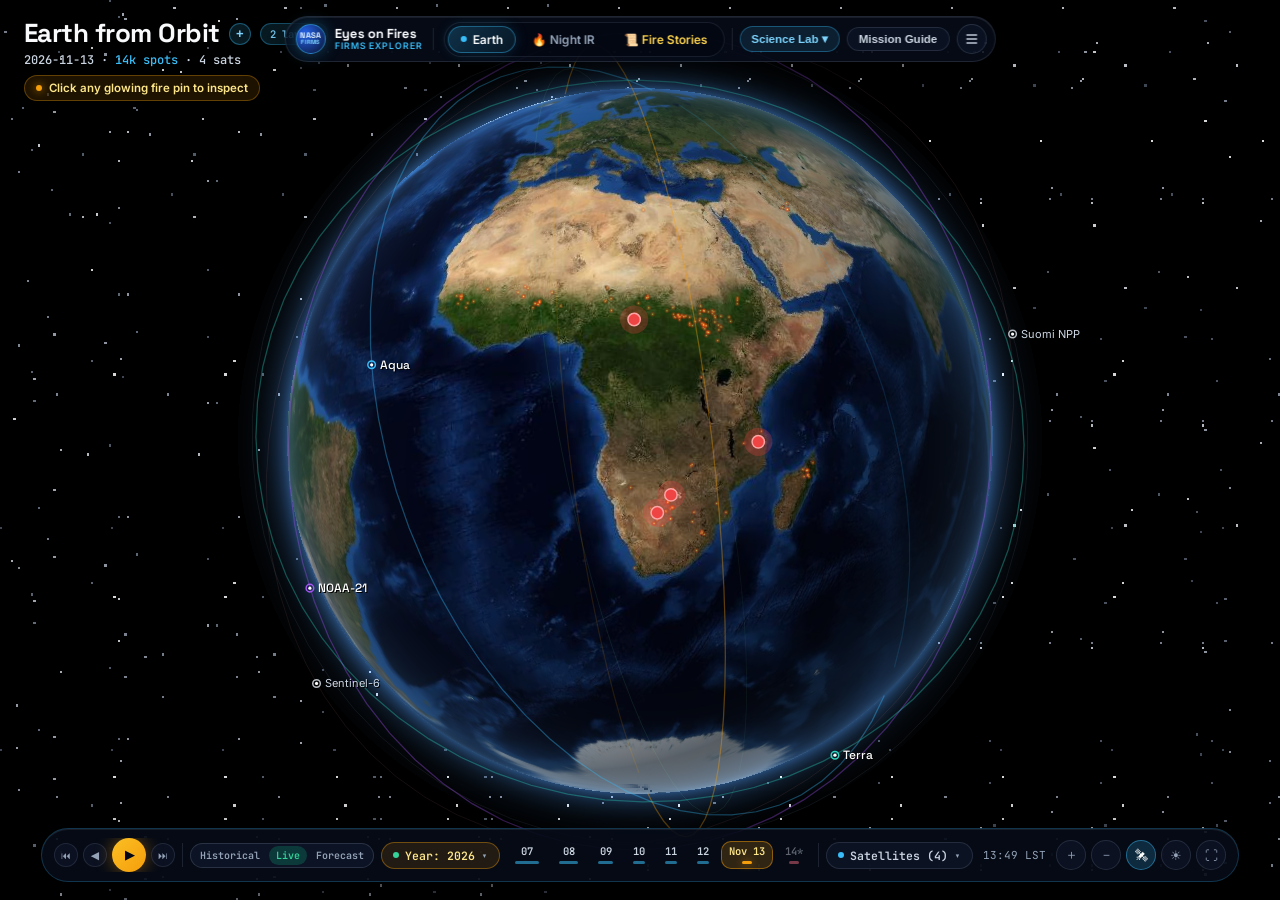
==== public/index.html @ 4814a0d8 "feat: standalone NASA FIRMS Constellation & Earth Intelligence Explorer" ====
<!DOCTYPE html>
<html lang="en">
<head>
  <meta charset="UTF-8" />
  <meta name="viewport" content="width=device-width, initial-scale=1.0" />
  <title>Eyes on the Earth — FIRMS Constellation Intelligence</title>
  <link rel="icon" type="image/svg+xml" href="assets/branding/favicon.svg" />
  <link rel="preconnect" href="https://fonts.googleapis.com" />
  <link rel="preconnect" href="https://fonts.gstatic.com" crossorigin />
  <link href="https://fonts.googleapis.com/css2?family=Inter:wght@300;400;500;600;700&family=JetBrains+Mono:wght@400;500;600;700&family=Space+Grotesk:wght@300;400;500;600;700&display=swap" rel="stylesheet" />
  <link rel="stylesheet" href="css/design-system.css" />
</head>
<body class="theme-dark">

  <!-- ========================================================================
       1. FULL-BLEED 3D EARTH & SATELLITE ORBIT STAGE (100vw x 100vh)
       ======================================================================== -->
  <div class="nasa-eyes-viewport">
    <canvas id="eyesWebGLCanvas" aria-hidden="true"></canvas>
    <canvas id="eyesGlobeCanvas" aria-label="NASA Eyes on the Earth 3D Satellite and Active Fire Observatory"></canvas>
    <div id="eyesGlobeTooltip" class="globe-tooltip" style="display:none"></div>
  </div>

  <!-- ========================================================================
       2. TOP CENTERED EXPLORER COMMAND PILL (Direction A — Horizon Capsule)
       ======================================================================== -->
  <header class="nasa-top-header">
    <div class="nasa-brand-cluster" id="brandResetGlobeBtn" title="Return to Full 3D Earth View">
      <div class="nasa-meatball-badge">NASA<br><span style="font-size:6px;font-weight:700;color:#7DD3FC">FIRMS</span></div>
      <div class="nasa-brand-sub">
        <span class="line-2" style="font-size:13px;font-weight:700;color:#F8FAFC;font-family:var(--font-display)">Eyes on Fires</span>
        <span class="line-1">FIRMS EXPLORER</span>
      </div>
    </div>

    <div class="nasa-brand-divider"></div>

    <nav class="nasa-top-nav" aria-label="Primary NASA Eyes Navigation">
      <div class="nav-pill-group primary-modes">
        <button type="button" class="nasa-top-link active" id="topLinkVisibleEarth" data-earth-mode="visible_earth"><span class="dot" style="background:#38BDF8"></span>Earth</button>
        <button type="button" class="nasa-top-link" id="topLinkNightEarth" data-earth-mode="cobalt_night">🔥 Night IR</button>
        <button type="button" class="nasa-top-link nav-btn featured-stories" data-view="fire-stories">📜 Fire Stories</button>
      </div>

      <div class="nasa-brand-divider"></div>

      <div class="science-lab-wrap">
        <button type="button" class="nasa-lab-trigger" id="scienceLabToggleBtn" aria-expanded="false" aria-haspopup="true">Science Lab ▾</button>
        <div class="science-lab-popover" id="scienceLabPopover" role="menu">
          <div class="lab-pop-title">Scientific Tools &amp; Evidence</div>
          <button type="button" class="nasa-top-link nav-btn lab-item" data-view="metrics" role="menuitem">📊 Detection Metrics (M1–M4)</button>
          <button type="button" class="nasa-top-link nav-btn lab-item" data-view="constellation" role="menuitem">🛰 Satellite Missions</button>
          <button type="button" class="nasa-top-link nav-btn lab-item" data-view="hotspots" role="menuitem">🗺 2D Hotspot Map</button>
          <button type="button" class="nasa-top-link nav-btn lab-item" data-view="decisions" role="menuitem">🔬 Decisions D1–D3</button>
          <button type="button" class="nasa-top-link nav-btn lab-item" data-view="methodology" role="menuitem">📋 Methodology &amp; Audit</button>
          <button type="button" class="nasa-top-link nav-btn lab-item" data-view="readiness" role="menuitem">🛡 AMFI-02 Data Readiness</button>
          <button type="button" class="nasa-top-link nav-btn lab-item" data-view="amfi-science" role="menuitem">🧪 AMFI Discovery &amp; FWI</button>
          <button type="button" class="nasa-top-link nav-btn lab-item" data-view="px-lab" role="menuitem">🧪 AMFI-PX Science Lab</button>
        </div>
      </div>

      <button type="button" class="nasa-main-menu-btn" id="mainMenuToggleBtn" title="Mission Guide &amp; Constellation Overview">Mission Guide</button>

      <button type="button" class="nasa-layers-fab" id="layersFabBtn" title="Map Layers, Region &amp; Exports" aria-label="Map Layers">
        <svg width="16" height="16" viewBox="0 0 24 24" fill="none" stroke="currentColor" stroke-width="2.1">
          <line x1="4" y1="6" x2="20" y2="6"></line>
          <line x1="4" y1="12" x2="20" y2="12"></line>
          <line x1="4" y1="18" x2="20" y2="18"></line>
        </svg>
      </button>
    </nav>
  </header>

  <!-- ========================================================================
       3. CLEAN UPPER-LEFT EXPLORER CAPTION (Zero Debug Stack)
       ======================================================================== -->
  <div class="nasa-bottom-left-hud">
    <div class="nasa-bl-title-row">
      <h1 class="nasa-bl-title" id="hudActiveLayerTitle">Earth from Orbit</h1>
      <button type="button" class="nasa-bl-plus-btn" id="hudOpenOverviewBtn" title="Open Earth Intelligence Layers (Weather, Canadian FWI &amp; AMFI Readiness)">+</button>
      <button type="button" class="ei-selected-pill" id="selectedLayersCountPill" title="Toggle Earth intelligence layers">2 layers</button>
    </div>
    <div class="nasa-bl-date" id="eyesHudDateReadout">Nov 7–13 · 1.35M spots · 4 sats</div>
    <div class="ei-mode-banner" id="earthIntelModeBanner" style="display:none"></div>
    <div class="nasa-left-event-callout" id="leftLatestEventCallout" title="Fly to active fire zone — click any glowing pin to inspect">
      <span class="ev-dot"></span>
      <span class="ev-headline" id="leftEventHeadline">Click any glowing fire pin to inspect</span>
      <span class="ev-sub" id="leftEventSub" style="display:none"></span>
    </div>
    <div id="eyesHudStats" style="display:none"></div>

    <!-- Floating Multi-Layer Earth Intelligence Selector ("Earth intelligence · Layers") -->
    <aside class="ei-layers-popover" id="earthIntelLayersPopover" aria-label="Earth intelligence layers selector">
      <div class="ei-layers-head">
        <div>
          <div class="ei-layers-kicker">EARTH INTELLIGENCE · LAYERS</div>
          <div class="ei-layers-sub">Selected layers: <b id="earthIntelSelectedCount">2</b> · Scientific distinction enforced</div>
        </div>
        <button type="button" id="closeEarthIntelBtn" class="ei-close-btn" aria-label="Close Layers">✕</button>
      </div>
      <div class="ei-layers-scroll" id="earthIntelLayersBody"></div>
      <div class="ei-layers-foot">
        <span>Detections ≠ wildfires · FWI ≠ ignition prob. · AMFI-PX archive: no prediction layer.</span>
        <button type="button" class="ei-foot-link" id="eiOpenReadinessDrawerBtn">AMFI-02 Gates ›</button>
        <button type="button" class="ei-foot-link nav-btn" data-view="px-lab" style="margin-left:8px">AMFI-PX Archive ›</button>
      </div>
    </aside>
  </div>

  <!-- ========================================================================
       4. FLOATING FROSTED LAYERS POPOVER (Triggered by ☰ in Top Pill)
       ======================================================================== -->
  <aside class="nasa-layers-popover" id="layersPopover">
    <div style="display:flex;justify-content:space-between;align-items:center;margin-bottom:10px">
      <b style="font-size:12.5px;letter-spacing:0.06em;text-transform:uppercase;color:#38BDF8">Earth &amp; Satellite Layers</b>
      <button type="button" id="closeLayersPopoverBtn" style="background:transparent;border:none;color:#94A3B8;cursor:pointer;font-size:15px">✕</button>
    </div>

    <div class="hud-field-group">
      <label class="hud-field-label" for="globalWindowSelect">Temporal Archive Window</label>
      <select id="globalWindowSelect" class="hud-select">
        <option value="2026-11" selected>Nov 07–13, 2026 Pilot (4 Active · 15 Subsets)</option>
        <option value="2022-05">May 22–28, 2022 Archive (3 Active · 7 Subsets)</option>
      </select>
    </div>

    <div class="hud-field-group">
      <label class="hud-field-label" for="globalRegionSelect">Target Region (Camera Fly-To)</label>
      <select id="globalRegionSelect" class="hud-select">
        <option value="saf">Southern Africa (Primary Deep-Dive)</option>
      </select>
    </div>

    <div class="hud-field-group">
      <label class="hud-field-label" for="globalMetricSelect">Active Fire Vital Sign (Metric)</label>
      <select id="globalMetricSelect" class="hud-select">
        <option value="count" selected>M1: OBSERVED DETECTION COUNT</option>
        <option value="clusters">M2c: SPATIAL_DETECTION_CLUSTER_COUNT (1 km)</option>
        <option value="frp">M3: SUMMED OBSERVED FRP (MW)</option>
        <option value="nadir_frp">M4c: NADIR_FILTERED_TOTAL_FRP (≤1.3× Nadir)</option>
      </select>
    </div>

    <div class="hud-field-group">
      <span class="hud-field-label">Globe Shader &amp; Geometry</span>
      <div style="display:flex;gap:6px;flex-wrap:wrap">
        <button type="button" class="btn-action" id="eyesMode3dBtn" style="flex:1">3D Globe</button>
        <button type="button" class="btn-action" id="eyesMode2dBtn" style="flex:1">2D Map</button>
        <button type="button" class="btn-action" id="eyesOrbitToggleBtn" style="flex:1">Orbits: ON</button>
      </div>
    </div>

    <div class="hud-field-group" style="margin-bottom:4px">
      <span class="hud-field-label">Audio &amp; Reproducible Exports</span>
      <div style="display:flex;gap:6px;flex-wrap:wrap">
        <button type="button" class="btn-action" id="playSonificationBtn" style="flex:1">🔊 Stereo Audio</button>
        <button type="button" class="btn-action export-json-btn" style="flex:1">⬇ JSON</button>
        <button type="button" class="btn-action export-csv-btn" style="flex:1">⬇ CSV</button>
      </div>
    </div>
    <div id="sidebarContextSummary" style="margin-top:8px;font-size:11px;color:#94A3B8"></div>
  </aside>

  <!-- ========================================================================
       5. ULTRA-SLIM 54PX BOTTOM HORIZON CAPSULE DOCK (Direction A)
       ======================================================================== -->
  <section class="firms-earth-scrubber-deck" id="firmsEarthDeck" aria-label="FIRMS Earth Historical Timeline Dock">
    <!-- Hidden metadata spans preserved cleanly for telemetry sync -->
    <span id="eyesHudTitle" style="display:none">Southern Africa (2026-11)</span>
    <span id="deckPeriodLabel" style="display:none">November 2026</span>
    <span id="deckMetricLabel" style="display:none">Detection / FRP</span>
    <span id="deckProgressBarFill" style="display:none"></span>
    <span id="bottomBarDateText" style="display:none">Nov 13, 2026</span>

    <!-- Year Selection Popover (opens smoothly above the dock) -->
    <div class="dock-popover dock-year-popover" id="yearPopover">
      <div class="dock-pop-header">
        <span class="mono" style="font-size:10.5px;color:#FDE68A;font-weight:700">TIME TRAVEL &amp; ARCHIVE YEARS</span>
        <span class="mono" id="deckCenterDateLabel" style="font-size:10.5px;color:#94A3B8">2026 — 11 — 13</span>
      </div>
      <div class="eyes-year-track" id="eyesYearTrack" aria-label="Historical Coverage Scope & Year Selector">
        <span class="eyes-year-group-tag benchmark" title="Full 8-day FIRMS MODIS & VIIRS detection CSV loaded">📊 CSV Benchmark:</span>
        <button type="button" class="eyes-year-pill benchmark active" data-year="2026" title="Full 8-day Southern Africa FIRMS CSV window (Nov 7–14, 2026)">2026</button>
        <button type="button" class="eyes-year-pill benchmark" data-year="2022" title="Full 8-day Southern Africa FIRMS CSV window (May 20–27, 2022)">2022</button>
        <span class="eyes-year-group-tag casestudy" title="Curated historical event coordinates & documentary dossiers only (no full-year FIRMS grid)">📜 Case-Study Only:</span>
        <button type="button" class="eyes-year-pill" data-year="2025">2025</button>
        <button type="button" class="eyes-year-pill" data-year="2024">2024</button>
        <button type="button" class="eyes-year-pill" data-year="2023">2023 · Lahaina</button>
        <button type="button" class="eyes-year-pill" data-year="2021">2021 · Table Mtn</button>
        <button type="button" class="eyes-year-pill" data-year="2020">2020</button>
        <button type="button" class="eyes-year-pill" data-year="2017">2017 · Knysna</button>
        <button type="button" class="eyes-year-pill" data-year="2015">2015 · Muizenberg</button>
        <div class="eyes-year-coverage-note">Full 2000–present global archive not loaded; intermediate years carry curated sites only</div>
      </div>
    </div>

    <!-- Satellites & Playback Settings Popover (opens smoothly above the dock) -->
    <div class="dock-popover dock-sat-popover" id="satPopover">
      <div class="dock-pop-header">
        <span class="mono" style="font-size:10.5px;color:#7DD3FC;font-weight:700">OVERHEAD SATELLITES &amp; PLAYBACK</span>
        <div style="display:flex;align-items:center;gap:6px">
          <button type="button" class="btn-action" id="eyesAllDaysBtn" style="padding:2px 8px;font-size:10px">7d All</button>
          <select id="eyesSpeedSelect" class="hud-select" style="width:auto;padding:2px 6px;font-size:10px">
            <option value="1" selected>1×</option>
            <option value="2">2×</option>
            <option value="0.5">0.5×</option>
          </select>
        </div>
      </div>
      <div id="topbarPlatformPills" style="display:flex;gap:5px;flex-wrap:wrap"></div>
    </div>

    <!-- Single-Row Ultra-Slim Horizon Capsule Controls (54px tall) -->
    <div class="horizon-dock-row">
      <div class="fe-transport-btns">
        <button type="button" class="fe-step-btn" id="eyesPrevBtn" title="Step Back One Day">⏮</button>
        <button type="button" class="fe-play-circle fe-play-sm" id="eyesRewindBtn" title="Animate Backwards in Time">◀</button>
        <button type="button" class="fe-play-circle" id="eyesPlayBtn" title="Play Forward in Time">▶</button>
        <button type="button" class="fe-step-btn" id="eyesNextBtn" title="Step Forward One Day">⏭</button>
      </div>

      <div class="dock-sep"></div>

      <div class="temporal-mode-bar" role="group" aria-label="Temporal Intelligence Mode">
        <button type="button" class="temporal-mode-pill" data-temporal-mode="historical" title="Historical detections + ERA5-Land Reanalysis (not forecast)">Historical</button>
        <button type="button" class="temporal-mode-pill active" data-temporal-mode="live" title="Latest observations + Live ECMWF/GFS/ECCC weather &amp; FWI">Live</button>
        <button type="button" class="temporal-mode-pill" data-temporal-mode="forecast" title="NWP Forecast Weather + Canadian FWI (AMFI-03 ignition remains blocked)">Forecast</button>
      </div>
      <div id="forecastLeadWrap" style="display:none;align-items:center;gap:4px">
        <select id="forecastLeadSelect" class="hud-select" style="width:auto;padding:2px 6px;font-size:10px" title="Forecast Lead Time">
          <option value="24" selected>+24h</option>
          <option value="48">+48h</option>
          <option value="72">+72h</option>
        </select>
      </div>

      <button type="button" class="dock-chip dock-chip-amber mono" id="yearPopoverTrigger" title="Switch Year or Explore Historical Fire Stories">
        <span class="dot" style="background:#34D399"></span>
        <span id="activeYearChipLabel">Year: 2026</span>
        <span style="color:#94A3B8">▾</span>
      </button>

      <div class="eyes-timeline-track" id="eyesTimelineTrack"></div>

      <div class="dock-sep"></div>

      <button type="button" class="dock-chip mono" id="satPopoverTrigger" title="Toggle Tracking Satellites &amp; Speed">
        <span class="dot" style="background:#38BDF8"></span>
        <span id="activeSatChipLabel">Satellites (4)</span>
        <span style="color:#94A3B8">▾</span>
      </button>

      <div class="dock-clock mono" id="bottomBarTimeText" title="Local Solar Overpass Time">01:46 PM LST</div>

      <div class="dock-icon-group">
        <button type="button" class="nasa-icon-btn" id="bottomZoomInBtn" title="Zoom In to High-Res Satellite Surface" aria-label="Zoom In">＋</button>
        <button type="button" class="nasa-icon-btn" id="bottomZoomOutBtn" title="Zoom Out to Orbital View" aria-label="Zoom Out">－</button>
        <button type="button" class="nasa-icon-btn active" id="bottomToggleOrbitsBtn" title="Toggle Satellite Orbit Rings">🛰</button>
        <button type="button" class="nasa-icon-btn" id="bottomToggleShaderBtn" title="Switch Sunlight vs Night IR View">☀</button>
        <button type="button" class="nasa-icon-btn" id="bottomFullscreenBtn" title="Toggle Fullscreen">⛶</button>
      </div>
    </div>
  </section>

  <!-- ========================================================================
       6. TRANSLUCENT GLASS HUD DRAWERS (SLIDE OVER 3D EARTH WHEN SELECTED)
       ======================================================================== -->

  <!-- DRAWER 1: MISSION OVERVIEW & INSTRUMENT TIMELINE -->
  <section id="view-overview" class="nasa-glass-drawer view-section">
    <div class="drawer-header">
      <div>
        <h2 class="drawer-header-title">Mission Guide &amp; Constellation Overview</h2>
        <div class="drawer-header-sub" id="ovRegionLabel">Southern Africa · Clean 7-Day Window</div>
      </div>
      <button type="button" class="drawer-close-btn" data-close-drawer>✕ Return to 3D Earth</button>
    </div>
    <div class="drawer-body">
      <div class="mono" style="font-size:11.5px;color:#38BDF8;margin-bottom:8px" id="ovPlatformLabel"></div>
      <div class="nasa-bl-telemetry" id="ovHeroAgreementRow" style="margin-bottom:12px">
        <span class="badge badge-info">Loading 1,354,650 Detections…</span>
      </div>
      <div class="kpi-grid-4">
        <div class="kpi-box">
          <div class="label">OBSERVED DETECTION COUNT (M1)</div>
          <div class="val" id="ovKpiCount">—</div>
          <div class="sub" id="ovKpiCountSub"></div>
        </div>
        <div class="kpi-box">
          <div class="label">SPATIAL_DETECTION_CLUSTER_COUNT</div>
          <div class="val" id="ovKpiClusters">—</div>
          <div class="sub" id="ovKpiClustersSub"></div>
        </div>
        <div class="kpi-box">
          <div class="label">SUMMED OBSERVED FRP (M3)</div>
          <div class="val" id="ovKpiFrp">—</div>
          <div class="sub" id="ovKpiFrpSub"></div>
        </div>
        <div class="kpi-box">
          <div class="label">SPEARMAN RANK ρ (COUNT VS FRP)</div>
          <div class="val" id="ovKpiRho">—</div>
          <div class="sub" id="ovKpiRhoSub"></div>
        </div>
      </div>

      <div class="grid-2" style="margin-bottom:14px">
        <div class="card" style="margin-bottom:0">
          <div class="label" style="font-size:10px;color:#38BDF8;font-weight:700">PEAK OBSERVED DETECTION COUNT DAY</div>
          <div class="mono" style="font-size:20px;font-weight:800;margin:4px 0" id="ovPeakCountDate">—</div>
          <div style="font-size:12px;color:#CBD5E1" id="ovPeakCountMeta"></div>
        </div>
        <div class="card" style="margin-bottom:0">
          <div class="label" style="font-size:10px;color:#F59E0B;font-weight:700">PEAK SUMMED OBSERVED FRP DAY</div>
          <div class="mono" style="font-size:20px;font-weight:800;margin:4px 0" id="ovPeakFrpDate">—</div>
          <div style="font-size:12px;color:#CBD5E1" id="ovPeakFrpMeta"></div>
        </div>
      </div>

      <div class="card">
        <div class="card-header">
          <div>
            <h3 class="card-title">5-Instrument FIRMS Constellation Availability &amp; Overpass LST</h3>
            <div class="card-subtitle">Explicit source-state hygiene: <code>FEED_EMPTY_IN_RETRIEVAL</code> is stored as <code>null</code> (never numerical <code>0</code>).</div>
          </div>
        </div>
        <div class="table-wrap">
          <table class="data-table">
            <thead>
              <tr>
                <th>Platform &amp; Sensor</th>
                <th>Daytime LST</th>
                <th>Retrieval State</th>
                <th class="num">Observed Count</th>
                <th class="num">Summed FRP</th>
                <th>Top Count Day</th>
                <th>Top FRP Day</th>
              </tr>
            </thead>
            <tbody id="ovConstellationTableBody"></tbody>
          </table>
        </div>
      </div>

      <div class="card">
        <div class="card-header">
          <div>
            <h3 class="card-title">Archival Window Comparison: May 2022 (3 Sensors) vs. November 2026 (4 Sensors)</h3>
            <div class="card-subtitle">Demonstrates how adding NOAA-21 and empty-feed S-NPP alters the active subset space from 7 to 15 coalitions.</div>
          </div>
        </div>
        <div class="table-wrap">
          <table class="data-table">
            <thead>
              <tr>
                <th>Window</th>
                <th>Active Constellation</th>
                <th class="num">Total Count</th>
                <th class="num">Median/Day</th>
                <th class="num">Summed FRP</th>
                <th class="num">Median FRP/Day</th>
                <th>Top Count Day</th>
                <th>Top FRP Day</th>
                <th>Status</th>
              </tr>
            </thead>
            <tbody id="historicalComparisonTableBody"></tbody>
          </table>
        </div>
      </div>
    </div>
  </section>

  <!-- DRAWER 2: VITAL SIGNS — METRIC INTELLIGENCE (M1, M2c, M3, M4c) -->
  <section id="view-metrics" class="nasa-glass-drawer view-section">
    <div class="drawer-header">
      <div>
        <h2 class="drawer-header-title">Vital Signs — Metric Intelligence &amp; Normalization Audit</h2>
        <div class="drawer-header-sub">Comparing <code>OBSERVED DETECTION COUNT</code> (M1), <code>SPATIAL_DETECTION_CLUSTER_COUNT</code> (M2c), <code>SUMMED OBSERVED FRP</code> (M3), and <code>NADIR_FILTERED_TOTAL_FRP</code> (M4c)</div>
      </div>
      <button type="button" class="drawer-close-btn" data-close-drawer>✕ Return to 3D Earth</button>
    </div>
    <div class="drawer-body">
      <div class="kpi-grid-4">
        <div class="kpi-box">
          <div class="label">M1 COUNT TOP DAY</div>
          <div class="val" id="miCountTopDay">—</div>
          <div class="sub">● Solid Cyan Line</div>
        </div>
        <div class="kpi-box">
          <div class="label">M3 OBSERVED FRP TOP DAY</div>
          <div class="val" id="miFrpTopDay">—</div>
          <div class="sub">◆ Dashed Amber Line</div>
        </div>
        <div class="kpi-box">
          <div class="label">M4c NADIR FRP TOP DAY</div>
          <div class="val" id="miNadirTopDay">—</div>
          <div class="sub">Scan ≤ 1.3× Nadir (CORR-01)</div>
        </div>
        <div class="kpi-box">
          <div class="label">TIE-AVERAGED SPEARMAN ρ</div>
          <div class="val" id="miSpearmanVal">—</div>
          <div class="sub" id="miDisagreementVerdict"></div>
        </div>
      </div>

      <div class="card">
        <div class="card-header">
          <div>
            <h3 class="card-title">Dual-Estimand Daily Trajectory: Detection Count vs. Summed Observed FRP (MW)</h3>
            <div class="card-subtitle">Non-color-alone encoding: Solid ● circles = Detection Count; Dashed ◆ diamonds = Radiative Power (MW).</div>
          </div>
        </div>
        <canvas id="metricDualChart" style="width:100%;height:270px;display:block"></canvas>
      </div>

      <div class="card">
        <div class="card-header">
          <div>
            <h3 class="card-title">Daily Rank Bump Comparison (#1 = Peak Activity Day)</h3>
            <div class="card-subtitle">Vertical pink bars highlight dates where frequency rank and radiative-energy rank diverge.</div>
          </div>
        </div>
        <canvas id="metricRankBumpChart" style="width:100%;height:230px;display:block"></canvas>
      </div>

      <div class="card">
        <div class="card-header">
          <div>
            <h3 class="card-title">Daily Metric &amp; Rank Table (M1 Count, M3 FRP, M4c Nadir-Filtered FRP)</h3>
            <div class="card-subtitle">Includes tie-averaged descending ranks per metric.</div>
          </div>
        </div>
        <div class="table-wrap">
          <table class="data-table">
            <thead>
              <tr>
                <th>Acquisition Date</th>
                <th class="num">M1 Detection Count</th>
                <th class="num">Count Rank</th>
                <th class="num">M3 Summed FRP (MW)</th>
                <th class="num">FRP Rank</th>
                <th class="num">M4c Nadir FRP (MW)</th>
                <th class="num">M4c Rank</th>
                <th class="num">Rank Shift (Δ)</th>
              </tr>
            </thead>
            <tbody id="miDailyComparisonTableBody"></tbody>
          </table>
        </div>
      </div>

      <div class="card" style="border-left:3px solid #F59E0B">
        <h3 class="card-title">Phase 4 Normalization Audit Summary (Southern Africa 7-Day Benchmark)</h3>
        <div class="table-wrap" style="margin-top:8px">
          <table class="data-table">
            <thead>
              <tr>
                <th>Method ID</th>
                <th>Estimand Definition</th>
                <th class="num">J1 / MODIS Ratio</th>
                <th class="num">MODIS–J1 ρ</th>
                <th class="num">J1–J2 ρ</th>
                <th>Validation Verdict</th>
              </tr>
            </thead>
            <tbody>
              <tr>
                <td class="mono"><b>M1</b></td>
                <td><code>OBSERVED DETECTION COUNT</code> (Raw rows)</td>
                <td class="num">5.276×</td>
                <td class="num">0.6429</td>
                <td class="num">0.8571</td>
                <td><span class="badge badge-info">BASELINE FREQUENCY</span></td>
              </tr>
              <tr>
                <td class="mono"><b>M2c</b></td>
                <td><code>SPATIAL_DETECTION_CLUSTER_COUNT</code> (1 km Haversine CC · CORR-02)</td>
                <td class="num">4.235×</td>
                <td class="num">0.5357</td>
                <td class="num"><b>0.9643</b></td>
                <td><span class="badge badge-ok">VALIDATED CLUSTER COUNT</span></td>
              </tr>
              <tr>
                <td class="mono"><b>M3</b></td>
                <td><code>SUMMED OBSERVED FRP</code> (Total MW)</td>
                <td class="num"><b>2.018×</b></td>
                <td class="num"><b>0.8214</b></td>
                <td class="num">0.8571</td>
                <td><span class="badge badge-ok">PRIMARY RADIATIVE ESTIMAND</span></td>
              </tr>
              <tr>
                <td class="mono"><b>M4c</b></td>
                <td><code>NADIR_FILTERED_TOTAL_FRP</code> (scan ≤ 1.3× nadir · CORR-01)</td>
                <td class="num"><b>2.392×</b></td>
                <td class="num"><b>0.7857</b></td>
                <td class="num">0.7500</td>
                <td><span class="badge badge-ok">VALIDATED NADIR CONTROL</span></td>
              </tr>
              <tr>
                <td class="mono"><b>M4 (Orig)</b></td>
                <td>Unclustered Per-Pixel $\sum \text{FRP}_i / (\text{scan}_i \times \text{track}_i)$</td>
                <td class="num" style="color:#FB7185"><b>17.008×</b></td>
                <td class="num" style="color:#FB7185">0.4643</td>
                <td class="num" style="color:#FB7185">0.4643</td>
                <td><span class="badge badge-danger">FALSIFIED &amp; REMOVED (CORR-01)</span></td>
              </tr>
            </tbody>
          </table>
        </div>
      </div>
    </div>
  </section>

  <!-- DRAWER 3: MISSIONS — CONSTELLATION LAB (15-SUBSET MATRIX & PIVOTAL INFLUENCE) -->
  <section id="view-constellation" class="nasa-glass-drawer view-section">
    <div class="drawer-header">
      <div>
        <h2 class="drawer-header-title">Missions — 15-Subset Constellation Lab &amp; Pivotal Influence ($I_p$)</h2>
        <div class="drawer-header-sub">Click any row in the subset matrix to update the 3D Earth and active satellite constellation immediately.</div>
      </div>
      <button type="button" class="drawer-close-btn" data-close-drawer>✕ Return to 3D Earth</button>
    </div>
    <div class="drawer-body">
      <div class="card">
        <div style="display:flex;flex-wrap:wrap;gap:6px;margin-bottom:8px" id="clUnionBadges"></div>
        <div style="display:flex;flex-wrap:wrap;gap:6px" id="clClassificationBadges"></div>
      </div>

      <div class="card">
        <div class="card-header">
          <div>
            <h3 class="card-title">Complete Non-Empty Platform Subset × Metric Matrix ($2^K - 1$ Subsets)</h3>
            <div class="card-subtitle">Preserves all tied maximum dates ($\text{top}(S)$) and evaluates Count vs. FRP agreement per coalition.</div>
          </div>
        </div>
        <div class="table-wrap">
          <table class="data-table">
            <thead>
              <tr>
                <th>#</th>
                <th>Satellite Coalition ($S$)</th>
                <th class="num">Total Detections</th>
                <th class="num">Summed FRP (MW)</th>
                <th>Top Count Day(s)</th>
                <th>Top FRP Day(s)</th>
                <th>Top Nadir FRP Day</th>
                <th class="num">Spearman ρ</th>
                <th>Metric Status</th>
              </tr>
            </thead>
            <tbody id="clSubsetMatrixBody"></tbody>
          </table>
        </div>
      </div>

      <div class="card">
        <div class="card-header">
          <div>
            <h3 class="card-title">Pivotal-Subset Platform Influence ($I_p$) across Non-Singleton Coalitions ($|S| &gt; 1$)</h3>
            <div class="card-subtitle">Measures the exact fraction of coalitions where adding platform $p$ alters the peak day set $\text{top}(S) \ne \text{top}(S \setminus \{p\})$.</div>
          </div>
        </div>
        <canvas id="influenceBarChart" style="width:100%;height:220px;display:block;margin-bottom:12px"></canvas>
        <div class="table-wrap">
          <table class="data-table">
            <thead>
              <tr>
                <th>Platform $p$</th>
                <th class="num">Count $I_p$ (Num/Den)</th>
                <th>Leave-One-Out Pooled</th>
                <th>Pivotal Count Transitions</th>
                <th class="num">FRP $I_p$ (Num/Den)</th>
                <th>Pivotal FRP Transitions</th>
              </tr>
            </thead>
            <tbody id="clInfluenceTableBody"></tbody>
          </table>
        </div>
      </div>
    </div>
  </section>

  <!-- DRAWER 4: EVENTS & SPATIAL HOTSPOT INTELLIGENCE (SOUTHERN AFRICA MULTI-SCALE) -->
  <section id="view-hotspots" class="nasa-glass-drawer view-section">
    <div class="drawer-header">
      <div>
        <h2 class="drawer-header-title">Events &amp; Multi-Scale Spatial Hotspot Intelligence</h2>
        <div class="drawer-header-sub">Southern Africa 144,958 Clean Detections across 0.05° to 1.0° Spatial Grids &amp; 3 Physical Fire Regimes</div>
      </div>
      <button type="button" class="drawer-close-btn" data-close-drawer>✕ Return to 3D Earth</button>
    </div>
    <div class="drawer-body">
      <div class="card" style="display:flex;gap:12px;align-items:center;flex-wrap:wrap">
        <div style="flex:1;min-width:180px">
          <label class="hud-field-label" for="hotspotResSelect">Spatial Grid Resolution</label>
          <select id="hotspotResSelect" class="hud-select">
            <option value="1.0deg" selected>1.0° × 1.0° (~111 km Regional Grid)</option>
            <option value="0.5deg">0.5° × 0.5° (~55 km Mesoscale Grid)</option>
            <option value="0.25deg">0.25° × 0.25° (~28 km District Grid)</option>
            <option value="0.1deg">0.10° × 0.10° (~11 km Landscape Grid)</option>
            <option value="0.05deg">0.05° × 0.05° (~5.5 km Local Perimeter Grid)</option>
          </select>
        </div>
        <div style="flex:1;min-width:180px">
          <label class="hud-field-label" for="hotspotMetricSelect">Hotspot Ranking Estimand</label>
          <select id="hotspotMetricSelect" class="hud-select">
            <option value="count" selected>Rank by Observed Detection Count (M1)</option>
            <option value="clusters">Rank by 1 km Geodesic Cluster Count (M2c)</option>
            <option value="frp">Rank by Summed Observed FRP in MW (M3)</option>
          </select>
        </div>
      </div>

      <div class="card">
        <canvas id="hotspotMapCanvas" style="width:100%;height:340px;display:block;border-radius:8px"></canvas>
      </div>

      <div class="grid-2">
        <div class="card">
          <h3 class="card-title" style="margin-bottom:8px;color:#38BDF8">Top 10 Cells by Detection Count (M1)</h3>
          <div class="table-wrap">
            <table class="data-table">
              <thead>
                <tr>
                  <th class="num">Rank</th>
                  <th>Cell ID</th>
                  <th class="num">Count</th>
                  <th class="num">1km Clusters</th>
                  <th class="num">FRP (MW)</th>
                  <th class="num">Day %</th>
                </tr>
              </thead>
              <tbody id="hsCountTableBody"></tbody>
            </table>
          </div>
        </div>

        <div class="card">
          <h3 class="card-title" style="margin-bottom:8px;color:#F59E0B">Top 10 Cells by Summed Observed FRP (M3)</h3>
          <div class="table-wrap">
            <table class="data-table">
              <thead>
                <tr>
                  <th class="num">Rank</th>
                  <th>Cell ID</th>
                  <th class="num">FRP (MW)</th>
                  <th class="num">M4c Nadir</th>
                  <th class="num">Count</th>
                  <th class="num">Intensity</th>
                </tr>
              </thead>
              <tbody id="hsFrpTableBody"></tbody>
            </table>
          </div>
        </div>
      </div>
    </div>
  </section>

  <!-- DRAWER 5: OPERATIONAL DECISION ANALYSIS (D1, D2, D3) -->
  <section id="view-decisions" class="nasa-glass-drawer view-section">
    <div class="drawer-header">
      <div>
        <h2 class="drawer-header-title">Operational Decision Stability Evaluators (D1, D2 &amp; D3)</h2>
        <div class="drawer-header-sub">Distinguishing decisions sensitive to sensor/metric choice from decisions invariant across the constellation.</div>
      </div>
      <button type="button" class="drawer-close-btn" data-close-drawer>✕ Return to 3D Earth</button>
    </div>
    <div class="drawer-body">
      <div class="card">
        <div class="card-header">
          <div>
            <h3 class="card-title">Decision D1: Peak-Activity Alert Timing &amp; Top-2 Window Stability</h3>
            <div class="card-subtitle">Evaluates whether single-day peak ranking vs. 48-hour alert windows flip across platforms or metrics.</div>
          </div>
          <span class="badge badge-warn">SINGLE-DAY SENSITIVE · TOP-2 ROBUST</span>
        </div>
        <div id="d1SummaryContent"></div>
      </div>

      <div class="card">
        <div class="card-header">
          <div>
            <h3 class="card-title">Decision D2: Spatial Resource Prioritization (Frequency vs. Radiative Energy)</h3>
            <div class="card-subtitle">Comparing top cells in Southern Africa across 5 grid scales (0.05° to 1.0°).</div>
          </div>
          <span class="badge badge-info">REGIME-DEPENDENT</span>
        </div>
        <div class="mono" style="font-size:12px;line-height:1.6;color:#CBD5E1">
          • <b>1.0° Cell <code>(-25, 22)</code> (Molopo Kalahari):</b> #1 by Observed Detection Count (<b>3,972</b> detections, 75.5% nighttime persistent thermal perimeter).<br>
          • <b>1.0° Cell <code>(-24, 24)</code> (Central Kalahari):</b> #1 by Summed Observed FRP (<b>34,932.2 MW</b>, 15.17 MW/detection intense flaming front).<br>
          • <b>1.0° Cell <code>(-11, 39)</code> (Northern Mozambique):</b> #1 by 1 km Geodesic Cluster Count (<b>497</b> distinct ignition clusters, 95.3% daytime agricultural clearing).
        </div>
      </div>

      <div class="card">
        <div class="card-header">
          <div>
            <h3 class="card-title">Decision D3: Weekly Fire-Activity Trajectory (Early 3 Days vs. Late 3 Days)</h3>
            <div class="card-subtitle">In Southern Africa (Nov 2026), all 15 platform subsets and all 4 metrics unanimously confirm a declining weekly trajectory.</div>
          </div>
          <span class="badge badge-ok">100% SUBSET &amp; METRIC UNANIMITY</span>
        </div>
        <div class="mono" style="font-size:12px;margin-bottom:10px;color:#E2E8F0" id="d3PooledSummary"></div>
        <div class="table-wrap">
          <table class="data-table">
            <thead>
              <tr>
                <th>Platform</th>
                <th>Early Window (3d)</th>
                <th>Late Window (3d)</th>
                <th class="num">Count (Early → Late)</th>
                <th class="num">Count Δ%</th>
                <th class="num">FRP (Early → Late)</th>
                <th class="num">FRP Δ%</th>
                <th>Trajectory Verdict</th>
              </tr>
            </thead>
            <tbody id="d3TrajectoryTableBody"></tbody>
          </table>
        </div>
      </div>
    </div>
  </section>

  <!-- DRAWER 6: DATA COVERAGE, METHODOLOGY & LIVE CSV INGESTION -->
  <section id="view-methodology" class="nasa-glass-drawer view-section">
    <div class="drawer-header">
      <div>
        <h2 class="drawer-header-title">Data Provenance, Mandatory Corrections (CORR-01..05) &amp; Live CSV Audit</h2>
        <div class="drawer-header-sub">1,354,650 real NASA FIRMS detections audited across 13 on-disk files on D: drive.</div>
      </div>
      <button type="button" class="drawer-close-btn" data-close-drawer>✕ Return to 3D Earth</button>
    </div>
    <div class="drawer-body">
      <div class="card">
        <div class="card-header">
          <div>
            <h3 class="card-title">Live FIRMS CSV Ingestion &amp; CORR-03 Hygiene Verifier (<code>/api/ingest-csv</code>)</h3>
            <div class="card-subtitle">Test header-only 112-byte <code>FEED_EMPTY_IN_RETRIEVAL</code> detection, 8-date partial trailing UTC quarantine, or upload a local FIRMS CSV.</div>
          </div>
        </div>
        <div style="display:flex;gap:8px;flex-wrap:wrap;margin-bottom:10px">
          <button type="button" class="btn-action" id="testEmptyFeedBtn">Test 112-Byte Empty Feed (Suomi-NPP → NULL)</button>
          <button type="button" class="btn-action" id="testPartialDayBtn">Test 8-Date Rolling File (Quarantines 2026-11-14)</button>
          <label class="btn-action" style="cursor:pointer">
            Upload Local FIRMS CSV
            <input type="file" id="localCsvFileInput" accept=".csv" style="display:none" />
          </label>
        </div>
        <div id="csvIngestionResultBox" class="card" style="background:rgba(2,6,23,0.85);margin-bottom:0;padding:10px;font-size:11.5px;color:#38BDF8">
          Click a verification button above or upload a local FIRMS CSV to run SHA-256 &amp; CORR-03 ingestion checks.
        </div>
      </div>

      <div class="card">
        <h3 class="card-title" style="margin-bottom:10px">5 Mandatory Validation Corrections Enforced in Production</h3>
        <div id="methodologyCorrectionsList"></div>
      </div>
    </div>
  </section>

  <!-- Floating Earth Intelligence Legend Bar -->
  <div id="earthIntelLegend" class="ei-legend-bar-wrap" style="display:none"></div>

  <!-- Clickable Grid / Hex Cell Evidence Inspector -->
  <aside id="intelEvidencePopup" class="ei-evidence-popup" aria-label="Scientific Grid Evidence Inspector">
    <div class="recon-header">
      <div>
        <h3 class="recon-title" id="intelEvidenceTitle">Grid Cell Evidence</h3>
        <div class="recon-sub" id="intelEvidenceSub">—</div>
      </div>
      <button type="button" class="drawer-close-btn" id="closeIntelEvidenceBtn" style="padding:4px 9px;font-size:11px">✕ Close</button>
    </div>
    <div id="intelEvidenceBody" class="ei-evidence-body"></div>
  </aside>

  <!-- DRAWER 7: AMFI-02 DATA READINESS & PROSPECTIVE GATE SCORECARD -->
  <section id="view-readiness" class="nasa-glass-drawer view-section">
    <div class="drawer-header">
      <div>
        <h2 class="drawer-header-title">🛡 AMFI-02 Data Readiness &amp; Prospective Prediction Gates</h2>
        <div class="drawer-header-sub">Transparent audit of ignition truth, satellite overpass coverage, ERA5 weather, reforecasts, and target registration.</div>
      </div>
      <button type="button" class="drawer-close-btn" data-close-drawer>✕ Return to 3D Earth</button>
    </div>
    <div class="drawer-body">
      <div class="kpi-grid-4" id="readinessKpiRow"></div>
      <div class="card">
        <div class="card-header">
          <div>
            <h3 class="card-title">Five Mandatory Gates Before AMFI-03 Prospective Ignition Modeling Can Start</h3>
            <div class="card-subtitle">A NO-GO or PARTIAL gate verdict protects the science: ungrounded ignition claims are blocked cleanly.</div>
          </div>
        </div>
        <div class="table-wrap">
          <table class="data-table">
            <thead>
              <tr><th>Gate</th><th>Requirement</th><th>Status</th><th>Evidence &amp; Gap</th></tr>
            </thead>
            <tbody id="readinessGatesBody"></tbody>
          </table>
        </div>
      </div>
      <div class="card">
        <div class="card-header">
          <div>
            <h3 class="card-title">Complete 32-Item Readiness Matrix (R01–R32 · <code>amfi_02_data_readiness</code>)</h3>
            <div class="card-subtitle">Distinguishing acquired benchmark catalogs vs. missing ignition/observation/forecast datasets.</div>
          </div>
        </div>
        <div class="table-wrap">
          <table class="data-table">
            <thead>
              <tr><th>ID</th><th>Objective</th><th>Data Need</th><th>Candidate Source</th><th>Access Status</th><th>Notes</th></tr>
            </thead>
            <tbody id="readinessMatrixBody"></tbody>
          </table>
        </div>
      </div>
      <div id="acquisitionAuditContainer"></div>
    </div>
  </section>

  <!-- DRAWER 8: AMFI DISCOVERY ARCHIVE (AMFI-01, D-AMFI-01, B3-FWI & AMFI-03) -->
  <section id="view-amfi-science" class="nasa-glass-drawer view-section">
    <div class="drawer-header">
      <div>
        <h2 class="drawer-header-title">🧪 AMFI Discovery Archive, Canadian FWI &amp; Scientific Guardrails</h2>
        <div class="drawer-header-sub">Separating Observations (FIRMS), Environmental Danger (FWI), Documented Records (D-AMFI-01) &amp; Blocked Prediction (AMFI-03).</div>
      </div>
      <button type="button" class="drawer-close-btn" data-close-drawer>✕ Return to 3D Earth</button>
    </div>
    <div class="drawer-body" id="amfiScienceCardsContainer">
      <div class="mono" style="color:#94A3B8;padding:20px">Loading AMFI scientific artifacts…</div>
    </div>
  </section>

  <!-- DRAWER 9: AMFI-PX CLOSED SEARCH ARCHIVE -->
  <section id="view-px-lab" class="nasa-glass-drawer view-section">
    <div class="drawer-header">
      <div>
        <h2 class="drawer-header-title">🧪 AMFI-PX Science Lab — Closed Search Archive</h2>
        <div class="drawer-header-sub">13 exploratory rounds · no operational champion · PX-D-02 retained as a synthetic principle · no PX probabilities are drawn on the globe.</div>
      </div>
      <button type="button" class="drawer-close-btn" data-close-drawer>✕ Return to 3D Earth</button>
    </div>
    <div class="drawer-body" id="amfiPxLabContainer">
      <div class="mono" style="color:#94A3B8;padding:20px">Loading AMFI-PX archive…</div>
    </div>
  </section>

  <!-- ========================================================================
       6B. ZOOM-INTO-FIRE SATELLITE RECONNAISSANCE IMAGERY POP-UP CARD
       ======================================================================== -->
  <aside id="fireReconPopup" class="fire-recon-popup" aria-label="Satellite Observation & Fire Event Reconnaissance">
    <div class="recon-header">
      <div>
        <h3 class="recon-title" id="reconZoneTitle">Molopo Kalahari Fire Perimeter</h3>
        <div class="recon-sub" id="reconZoneSub">Southern Africa Focus · (-24.50°, 22.50°)</div>
      </div>
      <button type="button" class="drawer-close-btn" id="closeReconPopupBtn" style="padding:4px 9px;font-size:11px">⤢ Zoom Out</button>
    </div>

    <div class="recon-viewport">
      <canvas id="reconImageryCanvas" width="440" height="250"></canvas>
    </div>

    <div class="recon-band-tabs">
      <button type="button" class="recon-band-btn active" data-recon-band="ground_photo">📸 Fire Photo</button>
      <button type="button" class="recon-band-btn" data-recon-band="true_color">🛰 Incident Sat</button>
      <button type="button" class="recon-band-btn" data-recon-band="swir_fire">🔥 SWIR</button>
      <button type="button" class="recon-band-btn" data-recon-band="sensor_footprint">📐 MODIS vs VIIRS</button>
    </div>

    <div class="recon-stats-grid">
      <div class="recon-stat-cell">
        <div class="k">SWATH DETECTIONS</div>
        <div class="v" id="reconStatObs">—</div>
      </div>
      <div class="recon-stat-cell">
        <div class="k">OBSERVED FRP</div>
        <div class="v" style="color:#FBBF24" id="reconStatFrp">—</div>
      </div>
      <div class="recon-stat-cell">
        <div class="k">SENSOR SPLIT</div>
        <div class="v" style="font-size:11px;color:#38BDF8" id="reconStatRatio">—</div>
      </div>
    </div>

    <div class="recon-footer">
      <div style="flex:1;min-width:0">
        <div class="mono" style="font-size:10px;color:#94A3B8;line-height:1.35;margin-bottom:6px" id="reconStatPeakNote">—</div>
        <button type="button" class="btn-action active" id="reconOpenStoryBtn" style="display:none;padding:4px 10px;font-size:11px;color:#FBBF24;border-color:#F59E0B">📜 Open Full Fire Story ›</button>
      </div>
      <div style="display:flex;gap:5px;flex-shrink:0">
        <button type="button" class="btn-action" id="reconPrevZoneBtn" style="padding:4px 8px;font-size:10.5px">‹ Area</button>
        <button type="button" class="btn-action" id="reconNextZoneBtn" style="padding:4px 8px;font-size:10.5px">Area ›</button>
      </div>
    </div>
  </aside>

  <!-- ========================================================================
       6C. FIRE STORIES: HISTORICAL FIRE DOCUMENTARY ARCHIVE (FIRE-STORIES-01)
       ======================================================================== -->
  <section id="view-fire-stories" class="nasa-glass-drawer view-section">
    <div class="drawer-header">
      <div>
        <h2 class="drawer-header-title">📜 Fire Stories: Human History Behind Satellite Observations</h2>
        <div class="drawer-header-sub">FIRE-STORIES-01 · Verified Historical Events, Audio Documentary &amp; Official Investigation Evidence</div>
      </div>
      <button type="button" class="drawer-close-btn" data-close-drawer>✕ Return to 3D Earth</button>
    </div>
    <div class="drawer-body" id="fireStoriesContainer">
      <div class="mono" style="color:#94A3B8;padding:20px">Loading curated Fire Stories archive…</div>
    </div>
  </section>

  <div id="appToast" class="app-toast"></div>
  <div id="globalErrorBanner" style="display:none;position:fixed;top:70px;left:20px;z-index:90;background:#991B1B;color:#FFF;padding:10px 14px;border-radius:8px"></div>

  <!-- Scripts -->
  <script src="js/globe3d.js"></script>
  <script src="js/fire_imagery.js"></script>
  <script src="js/fire_stories.js"></script>
  <script src="js/map2d.js"></script>
  <script src="js/charts.js"></script>
  <script src="js/earth_intelligence.js"></script>
  <script src="js/app.js"></script>
</body>
</html>
---- public/css/design-system.css ----
/* ============================================================================
   FIRMS CONSTELLATION INTELLIGENCE — NASA EYES ON THE EARTH UI SYSTEM
   Authentic full-viewport 3D Space & Earth Observatory (eyes.nasa.gov/apps/earth)
   ============================================================================ */

:root {
  --bg-space: #000000;
  --bg-hud: rgba(7, 12, 22, 0.78);
  --bg-hud-strong: rgba(8, 14, 26, 0.90);
  --bg-card: rgba(13, 22, 38, 0.78);
  --bg-subtle: rgba(15, 23, 42, 0.65);
  --border-hud: rgba(148, 163, 184, 0.20);
  --border-bright: rgba(56, 189, 248, 0.45);

  --text-primary: #F8FAFC;
  --text-secondary: #CBD5E1;
  --text-muted: #94A3B8;

  --nasa-blue: #1D4ED8;
  --nasa-layers-blue: #2B5086;
  --nasa-event-red: #F87171;
  --metric-count: #38BDF8;
  --metric-frp: #F59E0B;
  --metric-cluster: #2DD4BF;
  --amber-gold: #FBBF24;
  --emerald-ok: #34D399;
  --rose-danger: #FB7185;

  --font-display: 'Space Grotesk', 'Inter', -apple-system, BlinkMacSystemFont, sans-serif;
  --font-sans: 'Inter', -apple-system, BlinkMacSystemFont, sans-serif;
  --font-mono: 'JetBrains Mono', monospace;
}

*, *::before, *::after {
  box-sizing: border-box;
}

html, body {
  margin: 0;
  padding: 0;
  width: 100vw;
  height: 100vh;
  overflow: hidden;
  background: #000000;
  color: var(--text-primary);
  font-family: var(--font-sans);
  -webkit-font-smoothing: antialiased;
  user-select: none;
}

.mono {
  font-family: var(--font-mono);
  font-variant-numeric: tabular-nums;
}

/* ============================================================================
   1. FULL-VIEWPORT 3D EARTH & SPACE STAGE (100vw x 100vh)
   ============================================================================ */
.nasa-eyes-viewport {
  position: fixed;
  inset: 0;
  width: 100vw;
  height: 100vh;
  z-index: 1;
  background: #000000;
}

#eyesWebGLCanvas,
#eyesGlobeCanvas {
  position: absolute;
  inset: 0;
  width: 100%;
  height: 100%;
  display: block;
}

#eyesWebGLCanvas {
  z-index: 1;
  pointer-events: none;
}

#eyesGlobeCanvas {
  z-index: 2;
  cursor: grab;
}

#eyesGlobeCanvas:active {
  cursor: grabbing;
}

.globe-tooltip {
  position: fixed;
  z-index: 60;
  pointer-events: none;
  background: rgba(5, 10, 20, 0.95);
  border: 1px solid rgba(56, 189, 248, 0.45);
  border-radius: 8px;
  padding: 9px 12px;
  color: #F8FAFC;
  font-size: 12px;
  box-shadow: 0 10px 24px rgba(0, 0, 0, 0.78);
  max-width: 280px;
}

/* ============================================================================
   2. TOP CENTERED EXPLORER COMMAND PILL (Direction A — Horizon Capsule)
   ============================================================================ */
.nasa-top-header {
  position: fixed;
  top: 16px;
  left: 50%;
  transform: translateX(-50%);
  height: 46px;
  padding: 0 8px 0 10px;
  display: inline-flex;
  align-items: center;
  gap: 10px;
  max-width: calc(100vw - 32px);
  z-index: 30;
  background: rgba(7, 13, 27, 0.78);
  backdrop-filter: blur(22px) saturate(155%);
  -webkit-backdrop-filter: blur(22px) saturate(155%);
  border: 1px solid rgba(148, 163, 184, 0.18);
  border-radius: 999px;
  box-shadow: 0 12px 40px rgba(0, 0, 0, 0.65), inset 0 1px 0 rgba(255, 255, 255, 0.08);
  pointer-events: auto;
}

.nasa-top-header > * {
  pointer-events: auto;
}

.nasa-brand-cluster {
  display: inline-flex;
  align-items: center;
  gap: 9px;
  cursor: pointer;
  white-space: nowrap;
}

.nasa-meatball-badge {
  width: 30px;
  height: 30px;
  border-radius: 999px;
  background: radial-gradient(circle at 30% 30%, #2563EB, #09132E);
  border: 1px solid rgba(56, 189, 248, 0.55);
  display: flex;
  flex-direction: column;
  align-items: center;
  justify-content: center;
  font-family: var(--font-display);
  font-weight: 700;
  font-size: 8px;
  line-height: 0.95;
  letter-spacing: 0.04em;
  color: #E0F2FE;
  box-shadow: 0 0 16px rgba(56, 189, 248, 0.32);
  flex-shrink: 0;
}

.nasa-brand-sub {
  display: flex;
  flex-direction: column;
  line-height: 1.08;
}

.nasa-brand-sub .line-1 {
  font-size: 9px;
  font-weight: 600;
  letter-spacing: 0.1em;
  color: #38BDF8;
  text-transform: uppercase;
}

.nasa-brand-sub .line-2 {
  font-size: 13px;
  font-weight: 700;
  color: #F8FAFC;
}

.nasa-brand-divider {
  width: 1px;
  height: 22px;
  background: rgba(148, 163, 184, 0.16);
  flex-shrink: 0;
}

.nasa-top-nav {
  display: inline-flex;
  align-items: center;
  gap: 7px;
}

.nav-pill-group {
  display: inline-flex;
  align-items: center;
  gap: 3px;
  padding: 3px;
  background: rgba(2, 6, 18, 0.58);
  border: 1px solid rgba(148, 163, 184, 0.14);
  border-radius: 999px;
}

.nasa-top-link {
  background: transparent;
  border: 1px solid transparent;
  color: #94A3B8;
  font-family: var(--font-sans);
  font-size: 12px;
  font-weight: 600;
  padding: 5px 12px;
  border-radius: 999px;
  cursor: pointer;
  display: inline-flex;
  align-items: center;
  gap: 6px;
  white-space: nowrap;
  transition: color 0.16s ease, background 0.16s ease, border-color 0.16s ease;
}

.nasa-top-link .dot {
  width: 6px;
  height: 6px;
  border-radius: 50%;
  display: inline-block;
}

.nasa-top-link:hover {
  color: #F8FAFC;
  background: rgba(148, 163, 184, 0.10);
}

.nasa-top-link.active {
  color: #F8FAFC;
  background: linear-gradient(135deg, rgba(56, 189, 248, 0.24), rgba(56, 189, 248, 0.09));
  border-color: rgba(56, 189, 248, 0.4);
  box-shadow: 0 0 14px rgba(56, 189, 248, 0.18);
}

.nasa-top-link.featured-stories {
  color: #FCD34D;
}

.nasa-top-link.featured-stories.active {
  color: #FEF3C7;
  background: rgba(245, 158, 11, 0.22);
  border-color: rgba(245, 158, 11, 0.45);
}

.science-lab-wrap {
  position: relative;
}

.nasa-lab-trigger {
  display: inline-flex;
  align-items: center;
  gap: 6px;
  padding: 5px 11px;
  border-radius: 999px;
  font-size: 11.5px;
  font-weight: 600;
  color: #7DD3FC;
  background: rgba(56, 189, 248, 0.12);
  border: 1px solid rgba(56, 189, 248, 0.35);
  cursor: pointer;
  white-space: nowrap;
  transition: background 0.16s ease, border-color 0.16s ease, color 0.16s ease;
}

.nasa-lab-trigger:hover,
.nasa-lab-trigger.open {
  background: rgba(56, 189, 248, 0.24);
  border-color: #38BDF8;
  color: #FFFFFF;
}

.science-lab-popover {
  position: absolute;
  top: calc(100% + 10px);
  right: 0;
  width: 240px;
  padding: 8px;
  border-radius: 14px;
  background: rgba(7, 13, 27, 0.92);
  backdrop-filter: blur(24px) saturate(160%);
  -webkit-backdrop-filter: blur(24px) saturate(160%);
  border: 1px solid rgba(56, 189, 248, 0.32);
  box-shadow: 0 18px 44px rgba(0, 0, 0, 0.78);
  display: none;
  flex-direction: column;
  gap: 3px;
  z-index: 40;
}

.science-lab-popover.open {
  display: flex;
}

.lab-pop-title {
  font-size: 9.5px;
  font-weight: 700;
  letter-spacing: 0.1em;
  text-transform: uppercase;
  color: #94A3B8;
  padding: 4px 8px 6px;
  border-bottom: 1px solid rgba(148, 163, 184, 0.14);
  margin-bottom: 3px;
}

.science-lab-popover .lab-item {
  width: 100%;
  justify-content: flex-start;
  border-radius: 9px;
  padding: 7px 10px;
  font-size: 12px;
  color: #CBD5E1;
}

.nasa-main-menu-btn {
  background: rgba(15, 23, 42, 0.65);
  border: 1px solid rgba(148, 163, 184, 0.18);
  color: #CBD5E1;
  font-size: 11.5px;
  font-weight: 600;
  padding: 5px 11px;
  border-radius: 999px;
  cursor: pointer;
  white-space: nowrap;
  transition: background 0.16s ease, border-color 0.16s ease, color 0.16s ease;
}

.nasa-main-menu-btn:hover {
  background: rgba(56, 189, 248, 0.16);
  border-color: rgba(56, 189, 248, 0.42);
  color: #FFFFFF;
}

/* ============================================================================
   3. CLEAN UPPER-LEFT EXPLORER CAPTION
   ============================================================================ */
.nasa-bottom-left-hud {
  position: fixed;
  top: 20px;
  left: 24px;
  z-index: 18;
  pointer-events: auto;
  max-width: 380px;
  display: flex;
  flex-direction: column;
  gap: 5px;
}

.nasa-left-event-callout {
  display: inline-flex;
  align-items: center;
  gap: 7px;
  width: fit-content;
  cursor: pointer;
  padding: 5px 11px;
  margin-top: 2px;
  border-radius: 999px;
  background: rgba(245, 158, 11, 0.12);
  border: 1px solid rgba(245, 158, 11, 0.32);
  backdrop-filter: blur(12px);
  transition: background 0.18s ease, transform 0.18s ease;
}

.nasa-left-event-callout:hover {
  background: rgba(245, 158, 11, 0.24);
  transform: translateX(2px);
}

.nasa-left-event-callout .ev-dot {
  width: 6px;
  height: 6px;
  border-radius: 50%;
  background: #F59E0B;
  box-shadow: 0 0 8px rgba(245, 158, 11, 0.85);
  flex-shrink: 0;
}

.nasa-left-event-callout .ev-headline {
  color: #FDE68A;
  font-size: 11.5px;
  font-weight: 600;
  white-space: nowrap;
  overflow: hidden;
  text-overflow: ellipsis;
  max-width: 340px;
}

.nasa-bl-title-row {
  display: flex;
  align-items: center;
  gap: 9px;
}

.nasa-bl-title {
  font-family: var(--font-display);
  font-size: 26px;
  font-weight: 700;
  color: #F8FAFC;
  letter-spacing: -0.02em;
  line-height: 1.05;
  margin: 0;
  text-shadow: 0 2px 16px rgba(0, 0, 0, 0.9);
}

.nasa-bl-plus-btn {
  width: 22px;
  height: 22px;
  border-radius: 50%;
  background: rgba(56, 189, 248, 0.14);
  border: 1px solid rgba(56, 189, 248, 0.38);
  color: #7DD3FC;
  font-size: 13px;
  font-weight: 700;
  display: inline-flex;
  align-items: center;
  justify-content: center;
  cursor: pointer;
}

.nasa-bl-date {
  font-family: var(--font-mono);
  font-size: 12px;
  font-weight: 500;
  color: #CBD5E1;
  text-shadow: 0 1px 10px rgba(0, 0, 0, 0.85);
}

.nasa-bl-telemetry {
  margin-top: 6px;
  display: flex;
  flex-wrap: wrap;
  gap: 6px;
}

/* ============================================================================
   4. INTEGRATED TOP-PILL LAYERS TRIGGER & FROSTED CONTROL POPOVER
   ============================================================================ */
.nasa-layers-fab {
  width: 30px;
  height: 30px;
  border-radius: 999px;
  background: rgba(15, 23, 42, 0.65);
  border: 1px solid rgba(148, 163, 184, 0.20);
  display: inline-flex;
  align-items: center;
  justify-content: center;
  color: #CBD5E1;
  cursor: pointer;
  flex-shrink: 0;
  transition: background 0.16s ease, border-color 0.16s ease, color 0.16s ease;
}

.nasa-layers-fab:hover,
.nasa-layers-fab.active {
  background: rgba(56, 189, 248, 0.20);
  border-color: #38BDF8;
  color: #FFFFFF;
}

.nasa-layers-popover {
  position: fixed;
  right: 20px;
  top: 72px;
  width: 310px;
  background: rgba(7, 13, 27, 0.90);
  backdrop-filter: blur(24px) saturate(160%);
  -webkit-backdrop-filter: blur(24px) saturate(160%);
  border: 1px solid rgba(56, 189, 248, 0.28);
  border-radius: 16px;
  padding: 14px 16px;
  z-index: 32;
  box-shadow: 0 20px 44px rgba(0, 0, 0, 0.78);
  display: none;
}

.nasa-layers-popover.open {
  display: block;
}

.hud-field-group {
  margin-bottom: 11px;
}

.hud-field-label {
  display: block;
  font-size: 10px;
  font-weight: 700;
  letter-spacing: 0.08em;
  text-transform: uppercase;
  color: #94A3B8;
  margin-bottom: 4px;
}

.hud-select {
  width: 100%;
  background: rgba(15, 23, 42, 0.9);
  border: 1px solid rgba(148, 163, 184, 0.32);
  color: #F8FAFC;
  font-family: var(--font-sans);
  font-size: 12px;
  padding: 6px 9px;
  border-radius: 6px;
  outline: none;
}

.hud-select:focus {
  border-color: #38BDF8;
}

/* ============================================================================
   5. ULTRA-SLIM 54PX BOTTOM HORIZON CAPSULE DOCK (Direction A)
   ============================================================================ */
.firms-earth-scrubber-deck {
  position: fixed;
  bottom: 18px;
  left: 50%;
  transform: translateX(-50%);
  height: 54px;
  width: max-content;
  max-width: calc(100vw - 24px);
  padding: 0 12px;
  background: rgba(7, 13, 27, 0.78);
  backdrop-filter: blur(22px) saturate(155%);
  -webkit-backdrop-filter: blur(22px) saturate(155%);
  border: 1px solid rgba(56, 189, 248, 0.24);
  border-radius: 999px;
  z-index: 26;
  box-shadow: 0 12px 40px rgba(0, 0, 0, 0.7), inset 0 1px 0 rgba(255, 255, 255, 0.08);
  display: flex;
  align-items: center;
  transition: opacity 0.22s ease, transform 0.22s ease;
}

.firms-earth-scrubber-deck.minimized {
  display: flex;
}

.horizon-dock-row {
  display: flex;
  align-items: center;
  gap: 7px;
  overflow-x: auto;
  scrollbar-width: none;
}
.horizon-dock-row::-webkit-scrollbar {
  display: none;
}

.dock-sep {
  width: 1px;
  height: 24px;
  background: rgba(148, 163, 184, 0.16);
  flex-shrink: 0;
}

.fe-transport-btns {
  display: flex;
  align-items: center;
  gap: 5px;
}

.fe-step-btn {
  width: 24px;
  height: 24px;
  border-radius: 999px;
  background: rgba(15, 23, 42, 0.6);
  border: 1px solid rgba(148, 163, 184, 0.16);
  color: #94A3B8;
  font-size: 10px;
  display: inline-flex;
  align-items: center;
  justify-content: center;
  cursor: pointer;
  flex-shrink: 0;
  transition: color 0.15s ease, border-color 0.15s ease;
}

.fe-step-btn:hover {
  color: #FFFFFF;
  border-color: rgba(56, 189, 248, 0.45);
}

.fe-play-circle {
  width: 34px;
  height: 34px;
  border-radius: 999px;
  background: linear-gradient(135deg, #FBBF24, #F59E0B);
  border: none;
  color: #020617;
  font-size: 12px;
  font-weight: 800;
  display: inline-flex;
  align-items: center;
  justify-content: center;
  cursor: pointer;
  flex-shrink: 0;
  box-shadow: 0 0 18px rgba(245, 158, 11, 0.45);
  transition: transform 0.15s ease, box-shadow 0.15s ease;
}

.fe-play-circle.fe-play-sm {
  width: 24px;
  height: 24px;
  background: rgba(15, 23, 42, 0.6);
  border: 1px solid rgba(148, 163, 184, 0.16);
  color: #94A3B8;
  font-size: 10px;
  box-shadow: none;
}

.fe-play-circle:hover {
  transform: scale(1.06);
}

.dock-chip {
  display: inline-flex;
  align-items: center;
  gap: 6px;
  padding: 5px 11px;
  border-radius: 999px;
  font-size: 11.5px;
  font-weight: 600;
  color: #CBD5E1;
  background: rgba(15, 23, 42, 0.68);
  border: 1px solid rgba(148, 163, 184, 0.18);
  cursor: pointer;
  white-space: nowrap;
  flex-shrink: 0;
  transition: border-color 0.15s ease, color 0.15s ease, background 0.15s ease;
}

.dock-chip:hover,
.dock-chip.open {
  color: #FFFFFF;
  border-color: rgba(56, 189, 248, 0.45);
}

.dock-chip-amber {
  color: #FDE68A;
  border-color: rgba(245, 158, 11, 0.38);
  background: rgba(245, 158, 11, 0.12);
}

.dock-chip-amber:hover,
.dock-chip-amber.open {
  background: rgba(245, 158, 11, 0.22);
  border-color: #F59E0B;
}

.dock-chip .dot {
  width: 6px;
  height: 6px;
  border-radius: 50%;
  display: inline-block;
  flex-shrink: 0;
}

/* Sleek 8-Day Spark Strip Inside 54px Dock */
.eyes-timeline-track {
  display: flex;
  align-items: center;
  gap: 4px;
}

.eyes-day-slot {
  display: flex;
  flex-direction: column;
  align-items: center;
  justify-content: center;
  gap: 3px;
  padding: 4px 7px;
  border-radius: 10px;
  border: 1px solid transparent;
  background: transparent;
  cursor: pointer;
  transition: background 0.15s ease, border-color 0.15s ease;
}

.eyes-day-slot:hover {
  background: rgba(56, 189, 248, 0.10);
  border-color: rgba(56, 189, 248, 0.28);
}

.eyes-day-slot.active {
  background: rgba(245, 158, 11, 0.18);
  border-color: rgba(245, 158, 11, 0.48);
}

.eyes-day-slot.quarantined {
  opacity: 0.45;
  cursor: not-allowed;
}

.eyes-day-lbl {
  font-family: var(--font-mono);
  font-size: 10.5px;
  font-weight: 600;
  color: #CBD5E1;
  white-space: nowrap;
  line-height: 1.1;
}

.eyes-day-slot.active .eyes-day-lbl {
  color: #FDE68A;
}

.eyes-day-bar {
  height: 3px;
  border-radius: 2px;
  background: rgba(56, 189, 248, 0.55);
  transition: width 0.2s ease, background 0.2s ease;
}

.eyes-day-slot.active .eyes-day-bar {
  background: #F59E0B;
  box-shadow: 0 0 8px rgba(245, 158, 11, 0.65);
}

.dock-clock {
  font-size: 11px;
  color: #94A3B8;
  padding: 0 3px;
  white-space: nowrap;
  flex-shrink: 0;
}

.dock-icon-group {
  display: flex;
  align-items: center;
  gap: 5px;
  flex-shrink: 0;
}

.nasa-icon-btn {
  width: 30px;
  height: 30px;
  border-radius: 999px;
  background: rgba(15, 23, 42, 0.6);
  border: 1px solid rgba(148, 163, 184, 0.18);
  color: #94A3B8;
  display: inline-flex;
  align-items: center;
  justify-content: center;
  cursor: pointer;
  font-size: 13px;
  transition: color 0.15s ease, background 0.15s ease, border-color 0.15s ease;
}

.nasa-icon-btn:hover,
.nasa-icon-btn.active {
  color: #FFFFFF;
  background: rgba(56, 189, 248, 0.18);
  border-color: rgba(56, 189, 248, 0.45);
}

/* Popover Drawers Anchored Smoothly Above the Bottom Dock */
.dock-popover {
  position: absolute;
  bottom: calc(100% + 12px);
  background: rgba(7, 13, 27, 0.94);
  backdrop-filter: blur(24px) saturate(160%);
  -webkit-backdrop-filter: blur(24px) saturate(160%);
  border: 1px solid rgba(56, 189, 248, 0.28);
  border-radius: 16px;
  padding: 12px 14px;
  box-shadow: 0 20px 48px rgba(0, 0, 0, 0.82);
  display: none;
  z-index: 35;
}

.dock-popover.open {
  display: block;
}

.dock-year-popover {
  left: 110px;
  width: min(640px, 90vw);
}

.dock-sat-popover {
  right: 85px;
  width: min(440px, 88vw);
}

.dock-pop-header {
  display: flex;
  align-items: center;
  justify-content: space-between;
  gap: 10px;
  margin-bottom: 10px;
  padding-bottom: 7px;
  border-bottom: 1px solid rgba(148, 163, 184, 0.14);
}

.sat-pill {
  background: rgba(30, 41, 59, 0.82);
  border: 1px solid rgba(148, 163, 184, 0.28);
  color: #CBD5E1;
  font-size: 11px;
  font-weight: 600;
  padding: 4px 10px;
  border-radius: 999px;
  cursor: pointer;
  display: inline-flex;
  align-items: center;
  gap: 5px;
}

.sat-pill.active {
  background: rgba(37, 99, 235, 0.28);
  border-color: #60A5FA;
  color: #FFFFFF;
}

.sat-pill.disabled-feed {
  opacity: 0.58;
  border-style: dashed;
  cursor: not-allowed;
}

.sat-pill .dot {
  width: 7px;
  height: 7px;
  border-radius: 50%;
  display: inline-block;
}

/* ============================================================================
   7. TRANSLUCENT GLASS ANALYTICAL DRAWERS (OVER THE 3D EARTH)
   ============================================================================ */
.nasa-glass-drawer {
  position: fixed;
  top: 74px;
  right: 18px;
  bottom: 84px;
  width: min(860px, 94vw);
  background: rgba(6, 11, 22, 0.94);
  border: 1px solid rgba(56, 189, 248, 0.28);
  border-radius: 14px;
  z-index: 28;
  box-shadow: -12px 0 40px rgba(0, 0, 0, 0.85);
  display: none;
  flex-direction: column;
  overflow: hidden;
  user-select: text;
}

.nasa-glass-drawer.active {
  display: flex;
  animation: slideInRight 0.22s cubic-bezier(0.16, 1, 0.3, 1);
}

@keyframes slideInRight {
  from {
    opacity: 0;
    transform: translateX(28px);
  }
  to {
    opacity: 1;
    transform: translateX(0);
  }
}

.drawer-header {
  padding: 14px 20px;
  background: rgba(15, 23, 42, 0.78);
  border-bottom: 1px solid rgba(148, 163, 184, 0.20);
  display: flex;
  align-items: center;
  justify-content: space-between;
  gap: 12px;
}

.drawer-header-title {
  font-family: var(--font-display);
  font-size: 17px;
  font-weight: 700;
  color: #FFFFFF;
  margin: 0;
}

.drawer-header-sub {
  font-size: 12px;
  color: #94A3B8;
  margin-top: 2px;
}

.drawer-close-btn {
  background: rgba(30, 41, 59, 0.85);
  border: 1px solid rgba(148, 163, 184, 0.35);
  color: #F8FAFC;
  font-size: 12px;
  font-weight: 600;
  padding: 6px 12px;
  border-radius: 6px;
  cursor: pointer;
  white-space: nowrap;
}

.drawer-close-btn:hover {
  background: rgba(239, 68, 68, 0.25);
  border-color: #F87171;
}

.drawer-body {
  padding: 18px 20px 28px;
  overflow-y: auto;
  flex: 1;
}

/* ============================================================================
   8. CARDS, TABLES & BADGES INSIDE GLASS DRAWERS
   ============================================================================ */
.card {
  background: rgba(15, 23, 42, 0.68);
  border: 1px solid rgba(148, 163, 184, 0.18);
  border-radius: 10px;
  padding: 14px 16px;
  margin-bottom: 14px;
}

.card-header {
  display: flex;
  justify-content: space-between;
  align-items: flex-start;
  gap: 10px;
  margin-bottom: 10px;
}

.card-title {
  font-family: var(--font-display);
  font-size: 14.5px;
  font-weight: 700;
  color: #F8FAFC;
  margin: 0;
}

.card-subtitle {
  font-size: 12px;
  color: #94A3B8;
  margin-top: 2px;
}

.kpi-grid-4 {
  display: grid;
  grid-template-columns: repeat(4, 1fr);
  gap: 10px;
  margin-bottom: 14px;
}

.kpi-box {
  background: rgba(15, 23, 42, 0.78);
  border: 1px solid rgba(148, 163, 184, 0.22);
  border-radius: 8px;
  padding: 10px 12px;
}

.kpi-box .label {
  font-size: 10px;
  font-weight: 700;
  letter-spacing: 0.06em;
  color: #94A3B8;
  text-transform: uppercase;
}

.kpi-box .val {
  font-family: var(--font-mono);
  font-size: 18px;
  font-weight: 800;
  color: #FFFFFF;
  margin: 4px 0 2px;
}

.kpi-box .sub {
  font-size: 10.5px;
  color: #CBD5E1;
}

.grid-2 {
  display: grid;
  grid-template-columns: 1fr 1fr;
  gap: 12px;
}

.table-wrap {
  width: 100%;
  overflow-x: auto;
}

.data-table {
  width: 100%;
  border-collapse: collapse;
  font-size: 12px;
}

.data-table th {
  text-align: left;
  padding: 8px 10px;
  background: rgba(30, 41, 59, 0.75);
  color: #CBD5E1;
  font-size: 10.5px;
  font-weight: 700;
  text-transform: uppercase;
  letter-spacing: 0.05em;
  border-bottom: 1px solid rgba(148, 163, 184, 0.25);
}

.data-table td {
  padding: 7px 10px;
  border-bottom: 1px solid rgba(148, 163, 184, 0.12);
  color: #E2E8F0;
}

.data-table td.num,
.data-table th.num {
  text-align: right;
  font-family: var(--font-mono);
}

.data-table tr:hover td {
  background: rgba(56, 189, 248, 0.08);
}

.data-table tr.selected-row td {
  background: rgba(37, 99, 235, 0.22);
}

.badge {
  display: inline-flex;
  align-items: center;
  padding: 2px 8px;
  border-radius: 999px;
  font-family: var(--font-mono);
  font-size: 10.5px;
  font-weight: 600;
  letter-spacing: 0.02em;
}

.badge-ok {
  background: rgba(16, 185, 129, 0.18);
  border: 1px solid rgba(52, 211, 153, 0.45);
  color: #6EE7B7;
}

.badge-warn {
  background: rgba(245, 158, 11, 0.18);
  border: 1px solid rgba(251, 191, 36, 0.45);
  color: #FCD34D;
}

.badge-danger {
  background: rgba(244, 63, 94, 0.20);
  border: 1px solid rgba(251, 113, 133, 0.50);
  color: #FDA4AF;
}

.badge-info,
.badge-count {
  background: rgba(14, 165, 233, 0.20);
  border: 1px solid rgba(56, 189, 248, 0.48);
  color: #7DD3FC;
}

.badge-frp {
  background: rgba(234, 88, 12, 0.22);
  border: 1px solid rgba(251, 146, 60, 0.50);
  color: #FDBA74;
}

.badge-neutral {
  background: rgba(51, 65, 85, 0.65);
  border: 1px solid rgba(148, 163, 184, 0.30);
  color: #CBD5E1;
}

.btn-action {
  background: rgba(37, 99, 235, 0.28);
  border: 1px solid rgba(96, 165, 250, 0.5);
  color: #F8FAFC;
  font-size: 11.5px;
  font-weight: 600;
  padding: 6px 12px;
  border-radius: 6px;
  cursor: pointer;
}

.btn-action:hover {
  background: rgba(37, 99, 235, 0.45);
}

.app-toast {
  position: fixed;
  top: 74px;
  left: 50%;
  transform: translateX(-50%);
  background: rgba(8, 15, 28, 0.95);
  border: 1px solid #38BDF8;
  color: #F8FAFC;
  font-size: 12px;
  padding: 8px 16px;
  border-radius: 999px;
  z-index: 80;
  display: none;
  box-shadow: 0 10px 28px rgba(0, 0, 0, 0.75);
}

/* ============================================================================
   9. FUTURISTIC GLASS FIRE INSPECTION CARD (Opens on Specific Fire Click Only)
   ============================================================================ */
.fire-recon-popup {
  position: fixed;
  top: 76px;
  right: 22px;
  width: min(440px, 92vw);
  background: rgba(6, 11, 22, 0.84);
  backdrop-filter: blur(24px) saturate(160%);
  -webkit-backdrop-filter: blur(24px) saturate(160%);
  border: 1px solid rgba(56, 189, 248, 0.34);
  border-radius: 16px;
  z-index: 27;
  box-shadow: 0 24px 56px rgba(0, 0, 0, 0.78), 0 0 28px rgba(56, 189, 248, 0.10);
  display: none;
  flex-direction: column;
  overflow: hidden;
  user-select: text;
}

.fire-recon-popup.open {
  display: flex;
  animation: popInRecon 0.22s cubic-bezier(0.16, 1, 0.3, 1);
}

@keyframes popInRecon {
  from {
    opacity: 0;
    transform: scale(0.95) translateY(8px);
  }
  to {
    opacity: 1;
    transform: scale(1) translateY(0);
  }
}

.recon-header {
  padding: 12px 14px;
  background: rgba(15, 23, 42, 0.65);
  border-bottom: 1px solid rgba(56, 189, 248, 0.16);
  display: flex;
  justify-content: space-between;
  align-items: flex-start;
  gap: 8px;
}

.recon-title {
  font-family: var(--font-display);
  font-size: 14.5px;
  font-weight: 700;
  color: #FFFFFF;
  margin: 0;
}

.recon-sub {
  font-family: var(--font-mono);
  font-size: 10.5px;
  color: #93C5FD;
  margin-top: 2px;
}

.recon-viewport {
  position: relative;
  width: 100%;
  height: 250px;
  background: #020617;
  overflow: hidden;
}

#reconImageryCanvas {
  width: 100%;
  height: 100%;
  display: block;
}

#reconGibsImg {
  position: absolute;
  inset: 0;
  width: 100%;
  height: 100%;
  object-fit: cover;
  pointer-events: none;
  mix-blend-mode: screen;
}

.recon-band-tabs {
  display: grid;
  grid-template-columns: repeat(4, 1fr);
  gap: 5px;
  padding: 8px 12px;
  background: rgba(10, 17, 30, 0.9);
  border-top: 1px solid rgba(148, 163, 184, 0.16);
  border-bottom: 1px solid rgba(148, 163, 184, 0.16);
}

.recon-band-btn {
  background: rgba(30, 41, 59, 0.72);
  border: 1px solid rgba(148, 163, 184, 0.22);
  color: #CBD5E1;
  font-size: 10.5px;
  font-weight: 600;
  padding: 5px 6px;
  border-radius: 5px;
  cursor: pointer;
}

.recon-band-btn.active {
  background: rgba(37, 99, 235, 0.38);
  border-color: #38BDF8;
  color: #FFFFFF;
}

.recon-stats-grid {
  display: grid;
  grid-template-columns: repeat(3, 1fr);
  gap: 8px;
  padding: 10px 12px 6px;
}

.recon-stat-cell {
  background: rgba(15, 23, 42, 0.75);
  border: 1px solid rgba(148, 163, 184, 0.16);
  border-radius: 6px;
  padding: 6px 8px;
}

.recon-stat-cell .k {
  font-size: 9.5px;
  color: #94A3B8;
  font-weight: 700;
  text-transform: uppercase;
}

.recon-stat-cell .v {
  font-family: var(--font-mono);
  font-size: 13px;
  font-weight: 700;
  color: #FFFFFF;
  margin-top: 2px;
}

.recon-footer {
  padding: 8px 12px 12px;
  display: flex;
  justify-content: space-between;
  align-items: center;
  gap: 8px;
}

@media (max-width: 1220px) {
  .nasa-bottom-left-hud {
    top: 72px;
    left: 16px;
  }
}

@media (max-width: 900px) {
  .nasa-brand-sub {
    display: none;
  }
  .nasa-top-header {
    padding: 0 8px;
    gap: 6px;
  }
  .horizon-dock-row {
    overflow-x: auto;
    scrollbar-width: none;
  }
  .horizon-dock-row::-webkit-scrollbar {
    display: none;
  }
  .kpi-grid-4,
  .grid-2,
  .grid-3,
  .fs-stories-grid {
    grid-template-columns: 1fr;
  }
  .nasa-bl-title {
    font-size: 21px;
  }
  .fire-recon-popup {
    right: 12px;
    top: 70px;
  }
}

/* ========================================================================
   HISTORICAL YEAR SELECTOR & FIRE STORIES DOCUMENTARY STYLES
   ======================================================================== */
.eyes-year-track {
  display: flex;
  flex-wrap: wrap;
  align-items: center;
  gap: 5px;
  margin-bottom: 8px;
}

.eyes-year-group-tag {
  font-family: var(--font-mono);
  font-size: 9.5px;
  font-weight: 700;
  letter-spacing: 0.04em;
  text-transform: uppercase;
  padding: 3px 6px;
  border-radius: 4px;
}

.eyes-year-group-tag.benchmark {
  color: #34D399;
  background: rgba(16, 185, 129, 0.14);
  border: 1px solid rgba(16, 185, 129, 0.35);
}

.eyes-year-group-tag.casestudy {
  color: #38BDF8;
  background: rgba(56, 189, 248, 0.12);
  border: 1px solid rgba(56, 189, 248, 0.3);
  margin-left: 4px;
}

.eyes-year-coverage-note {
  font-family: var(--font-mono);
  font-size: 9.5px;
  color: #94A3B8;
  margin-left: auto;
}

.eyes-year-pill {
  background: rgba(15, 23, 42, 0.85);
  border: 1px solid rgba(148, 163, 184, 0.24);
  color: #CBD5E1;
  font-family: var(--font-mono);
  font-size: 10.5px;
  font-weight: 600;
  padding: 4px 8px;
  border-radius: 5px;
  cursor: pointer;
  transition: background-color 0.15s ease, border-color 0.15s ease, color 0.15s ease;
}

.eyes-year-pill.benchmark {
  border-color: rgba(52, 211, 153, 0.4);
  color: #A7F3D0;
}

.eyes-year-pill:hover {
  border-color: #38BDF8;
  color: #FFFFFF;
}

.eyes-year-pill.active {
  background: rgba(245, 158, 11, 0.24);
  border-color: #F59E0B;
  color: #FDE68A;
}

.fs-collection-banner {
  background: rgba(15, 23, 42, 0.82);
  border: 1px solid rgba(56, 189, 248, 0.24);
  border-radius: 10px;
  padding: 14px 16px;
  margin-bottom: 14px;
}

.fs-stories-grid {
  display: grid;
  grid-template-columns: repeat(2, 1fr);
  gap: 14px;
}

.fs-story-card {
  background: rgba(11, 18, 32, 0.94);
  border: 1px solid rgba(148, 163, 184, 0.22);
  border-radius: 10px;
  overflow: hidden;
  display: flex;
  flex-direction: column;
}

.fs-card-media {
  position: relative;
  height: 175px;
  background: #040914;
  overflow: hidden;
}

.fs-card-media img {
  width: 100%;
  height: 100%;
  object-fit: cover;
  display: block;
}

.fs-year-pill {
  position: absolute;
  top: 10px;
  left: 10px;
  background: rgba(2, 6, 23, 0.86);
  border: 1px solid rgba(251, 191, 36, 0.5);
  color: #FDE68A;
  font-family: var(--font-mono);
  font-size: 10.5px;
  font-weight: 700;
  padding: 3px 8px;
  border-radius: 999px;
}

.fs-card-body {
  padding: 12px 14px 14px;
  display: flex;
  flex-direction: column;
  flex: 1;
}

.fs-card-title {
  font-size: 15.5px;
  font-weight: 700;
  color: #F8FAFC;
  margin-bottom: 4px;
}

.fs-card-sub {
  font-size: 12px;
  color: #94A3B8;
  line-height: 1.4;
  margin-bottom: 10px;
  flex: 1;
}

.fs-card-meta {
  display: flex;
  flex-wrap: wrap;
  gap: 10px;
  font-size: 10.5px;
  color: #CBD5E1;
  margin-bottom: 10px;
}

.fs-card-actions {
  display: flex;
  gap: 8px;
  flex-wrap: wrap;
}

.fs-detail-topbar {
  display: flex;
  justify-content: space-between;
  align-items: center;
  gap: 10px;
  flex-wrap: wrap;
  margin-bottom: 12px;
}

.fs-evidence-img {
  width: 100%;
  height: 210px;
  object-fit: cover;
  border-radius: 6px;
  border: 1px solid rgba(148, 163, 184, 0.2);
  display: block;
}

.fs-scrubber-row {
  display: flex;
  align-items: center;
  gap: 10px;
  margin: 8px 0 12px;
}

.fs-chapters-row {
  display: grid;
  grid-template-columns: repeat(4, 1fr);
  gap: 6px;
  margin-bottom: 10px;
}

@media (max-width: 760px) {
  .fs-chapters-row {
    grid-template-columns: repeat(2, 1fr);
  }
}

.fs-chapter-btn {
  background: rgba(15, 23, 42, 0.85);
  border: 1px solid rgba(148, 163, 184, 0.22);
  color: #CBD5E1;
  border-radius: 6px;
  padding: 7px 8px;
  font-size: 11px;
  text-align: left;
  display: flex;
  flex-direction: column;
  gap: 2px;
  cursor: pointer;
}

.fs-chapter-btn.active {
  background: rgba(37, 99, 235, 0.28);
  border-color: #38BDF8;
  color: #FFFFFF;
}

.fs-transcript-box {
  background: rgba(2, 6, 23, 0.72);
  border: 1px solid rgba(56, 189, 248, 0.2);
  border-radius: 6px;
  padding: 10px 12px;
}

/* ============================================================================
   8. EARTH INTELLIGENCE · LAYERS, TEMPORAL MODE & HEX EVIDENCE INSPECTOR
   ============================================================================ */
.ei-selected-pill {
  padding: 3px 9px;
  border-radius: 999px;
  background: rgba(56, 189, 248, 0.14);
  border: 1px solid rgba(56, 189, 248, 0.35);
  color: #7DD3FC;
  font-family: var(--font-mono);
  font-size: 10.5px;
  font-weight: 600;
  cursor: pointer;
  transition: all 0.16s ease;
}
.ei-selected-pill:hover {
  background: rgba(56, 189, 248, 0.25);
  color: #FFFFFF;
}

.ei-mode-banner {
  margin-top: 6px;
  display: flex;
  flex-wrap: wrap;
  align-items: center;
  gap: 6px;
  padding: 4px 10px;
  border-radius: 999px;
  background: rgba(2, 6, 23, 0.72);
  border: 1px solid rgba(148, 163, 184, 0.22);
  backdrop-filter: blur(12px);
  max-width: 440px;
}
.ei-mode-tag {
  font-family: var(--font-mono);
  font-size: 9.5px;
  font-weight: 700;
  letter-spacing: 0.04em;
  padding: 2px 6px;
  border-radius: 4px;
}
.ei-mode-live { background: rgba(16, 185, 129, 0.22); color: #34D399; }
.ei-mode-historical { background: rgba(245, 158, 11, 0.22); color: #FBBF24; }
.ei-mode-forecast { background: rgba(139, 92, 246, 0.24); color: #C4B5FD; }
.ei-mode-sub {
  font-size: 10px;
  color: #CBD5E1;
  white-space: nowrap;
  overflow: hidden;
  text-overflow: ellipsis;
  max-width: 280px;
}

.ei-layers-popover {
  display: none;
  position: fixed;
  top: 78px;
  left: 20px;
  width: 348px;
  max-height: calc(100vh - 170px);
  background: rgba(5, 10, 22, 0.90);
  backdrop-filter: blur(22px) saturate(165%);
  border: 1px solid rgba(56, 189, 248, 0.30);
  border-radius: 14px;
  box-shadow: 0 22px 48px rgba(0, 0, 0, 0.75);
  z-index: 62;
  flex-direction: column;
  overflow: hidden;
}
.ei-layers-popover.open {
  display: flex;
}
.ei-layers-head {
  display: flex;
  justify-content: space-between;
  align-items: center;
  padding: 12px 14px 10px;
  border-bottom: 1px solid rgba(148, 163, 184, 0.16);
}
.ei-layers-kicker {
  font-family: var(--font-mono);
  font-size: 11px;
  font-weight: 700;
  letter-spacing: 0.07em;
  color: #38BDF8;
}
.ei-layers-sub {
  font-size: 11px;
  color: #94A3B8;
  margin-top: 2px;
}
.ei-close-btn {
  background: transparent;
  border: none;
  color: #94A3B8;
  font-size: 15px;
  cursor: pointer;
}
.ei-layers-scroll {
  overflow-y: auto;
  padding: 8px 12px;
  display: flex;
  flex-direction: column;
  gap: 10px;
}
.ei-layer-group-title {
  font-family: var(--font-mono);
  font-size: 10px;
  font-weight: 700;
  text-transform: uppercase;
  letter-spacing: 0.06em;
  color: #94A3B8;
  margin-bottom: 5px;
}
.ei-layer-row {
  width: 100%;
  display: flex;
  align-items: center;
  gap: 9px;
  padding: 7px 9px;
  margin-bottom: 4px;
  border-radius: 8px;
  background: rgba(15, 23, 42, 0.58);
  border: 1px solid rgba(148, 163, 184, 0.16);
  color: #E2E8F0;
  text-align: left;
  cursor: pointer;
  transition: all 0.14s ease;
}
.ei-layer-row:hover {
  border-color: rgba(56, 189, 248, 0.45);
  background: rgba(30, 41, 59, 0.72);
}
.ei-layer-row.active {
  border-color: rgba(56, 189, 248, 0.65);
  background: rgba(14, 116, 144, 0.24);
}
.ei-layer-row.muted {
  opacity: 0.55;
}
.ei-layer-check {
  width: 17px;
  height: 17px;
  border-radius: 5px;
  border: 1px solid rgba(148, 163, 184, 0.45);
  display: inline-flex;
  align-items: center;
  justify-content: center;
  font-size: 11px;
  font-weight: 700;
  color: #38BDF8;
  flex-shrink: 0;
}
.ei-layer-row.active .ei-layer-check {
  background: rgba(56, 189, 248, 0.25);
  border-color: #38BDF8;
}
.ei-layer-text {
  flex: 1;
  min-width: 0;
  display: flex;
  flex-direction: column;
}
.ei-layer-name {
  font-size: 12px;
  font-weight: 600;
  color: #F8FAFC;
}
.ei-layer-sub {
  font-size: 10px;
  color: #94A3B8;
  line-height: 1.25;
}
.ei-layer-pill {
  font-family: var(--font-mono);
  font-size: 9.5px;
  padding: 2px 6px;
  border-radius: 999px;
  border: 1px solid;
  flex-shrink: 0;
}
.ei-layers-foot {
  display: flex;
  justify-content: space-between;
  align-items: center;
  padding: 8px 14px;
  background: rgba(2, 6, 23, 0.78);
  border-top: 1px solid rgba(148, 163, 184, 0.16);
  font-size: 10px;
  color: #94A3B8;
}
.ei-foot-link {
  background: transparent;
  border: none;
  color: #38BDF8;
  font-family: var(--font-mono);
  font-size: 10.5px;
  font-weight: 700;
  cursor: pointer;
}

.temporal-mode-bar {
  display: inline-flex;
  align-items: center;
  gap: 2px;
  padding: 2px;
  border-radius: 999px;
  background: rgba(15, 23, 42, 0.75);
  border: 1px solid rgba(148, 163, 184, 0.22);
  flex-shrink: 0;
}
.temporal-mode-pill {
  border: none;
  background: transparent;
  color: #94A3B8;
  font-family: var(--font-mono);
  font-size: 10px;
  font-weight: 600;
  padding: 3px 7px;
  border-radius: 999px;
  cursor: pointer;
  transition: all 0.15s ease;
}
.temporal-mode-pill:hover {
  color: #E2E8F0;
}
.temporal-mode-pill.active[data-temporal-mode="historical"] {
  background: rgba(245, 158, 11, 0.24);
  color: #FDE68A;
}
.temporal-mode-pill.active[data-temporal-mode="live"] {
  background: rgba(16, 185, 129, 0.24);
  color: #34D399;
}
.temporal-mode-pill.active[data-temporal-mode="forecast"] {
  background: rgba(139, 92, 246, 0.26);
  color: #DDD6FE;
}

.ei-legend-bar-wrap {
  position: fixed;
  right: 22px;
  bottom: 84px;
  z-index: 12;
  display: flex;
  flex-direction: column;
  gap: 6px;
  padding: 9px 12px;
  border-radius: 12px;
  background: rgba(5, 10, 22, 0.80);
  backdrop-filter: blur(16px);
  border: 1px solid rgba(148, 163, 184, 0.22);
  max-width: 280px;
}
.ei-legend-title {
  font-size: 10.5px;
  font-weight: 600;
  color: #E2E8F0;
  display: block;
  margin-bottom: 4px;
}
.ei-legend-bar {
  height: 7px;
  width: 210px;
  border-radius: 999px;
}
.ei-legend-scale {
  display: flex;
  justify-content: space-between;
  font-family: var(--font-mono);
  font-size: 9.5px;
  color: #94A3B8;
  margin-top: 3px;
}
.ei-legend-chip {
  font-family: var(--font-mono);
  font-size: 10px;
  color: #7DD3FC;
}

.ei-evidence-popup {
  display: none;
  position: fixed;
  right: 22px;
  top: 76px;
  width: 390px;
  max-height: calc(100vh - 175px);
  overflow-y: auto;
  background: rgba(5, 10, 22, 0.92);
  backdrop-filter: blur(22px);
  border: 1px solid rgba(45, 212, 191, 0.36);
  border-radius: 14px;
  box-shadow: 0 22px 48px rgba(0, 0, 0, 0.78);
  z-index: 64;
  padding: 12px 14px;
}
.ei-evidence-popup.open {
  display: block;
}
.ei-evidence-body {
  display: flex;
  flex-direction: column;
  gap: 9px;
}
.ei-ev-banner {
  font-size: 10.5px;
  line-height: 1.4;
  padding: 7px 9px;
  border-radius: 7px;
  border: 1px solid rgba(56, 189, 248, 0.25);
  background: rgba(14, 116, 144, 0.16);
  color: #BAE6FD;
}
.ei-ev-banner.warn {
  border-color: rgba(245, 158, 11, 0.35);
  background: rgba(180, 83, 9, 0.18);
  color: #FDE68A;
}
.ei-ev-section-title {
  font-family: var(--font-mono);
  font-size: 10px;
  font-weight: 700;
  text-transform: uppercase;
  letter-spacing: 0.05em;
  color: #94A3B8;
}
.ei-ev-grid {
  display: grid;
  grid-template-columns: repeat(3, 1fr);
  gap: 6px;
}
.ei-ev-cell {
  background: rgba(15, 23, 42, 0.75);
  border: 1px solid rgba(148, 163, 184, 0.18);
  border-radius: 7px;
  padding: 6px 7px;
  display: flex;
  flex-direction: column;
  gap: 2px;
}
.ei-ev-cell span {
  font-size: 9.5px;
  color: #94A3B8;
}
.ei-ev-cell b {
  font-family: var(--font-mono);
  font-size: 11px;
  color: #F8FAFC;
}
.ei-ev-doc {
  background: rgba(2, 6, 23, 0.8);
  border: 1px solid rgba(148, 163, 184, 0.16);
  border-radius: 7px;
  padding: 8px 10px;
  font-size: 10.5px;
  line-height: 1.45;
  color: #CBD5E1;
}
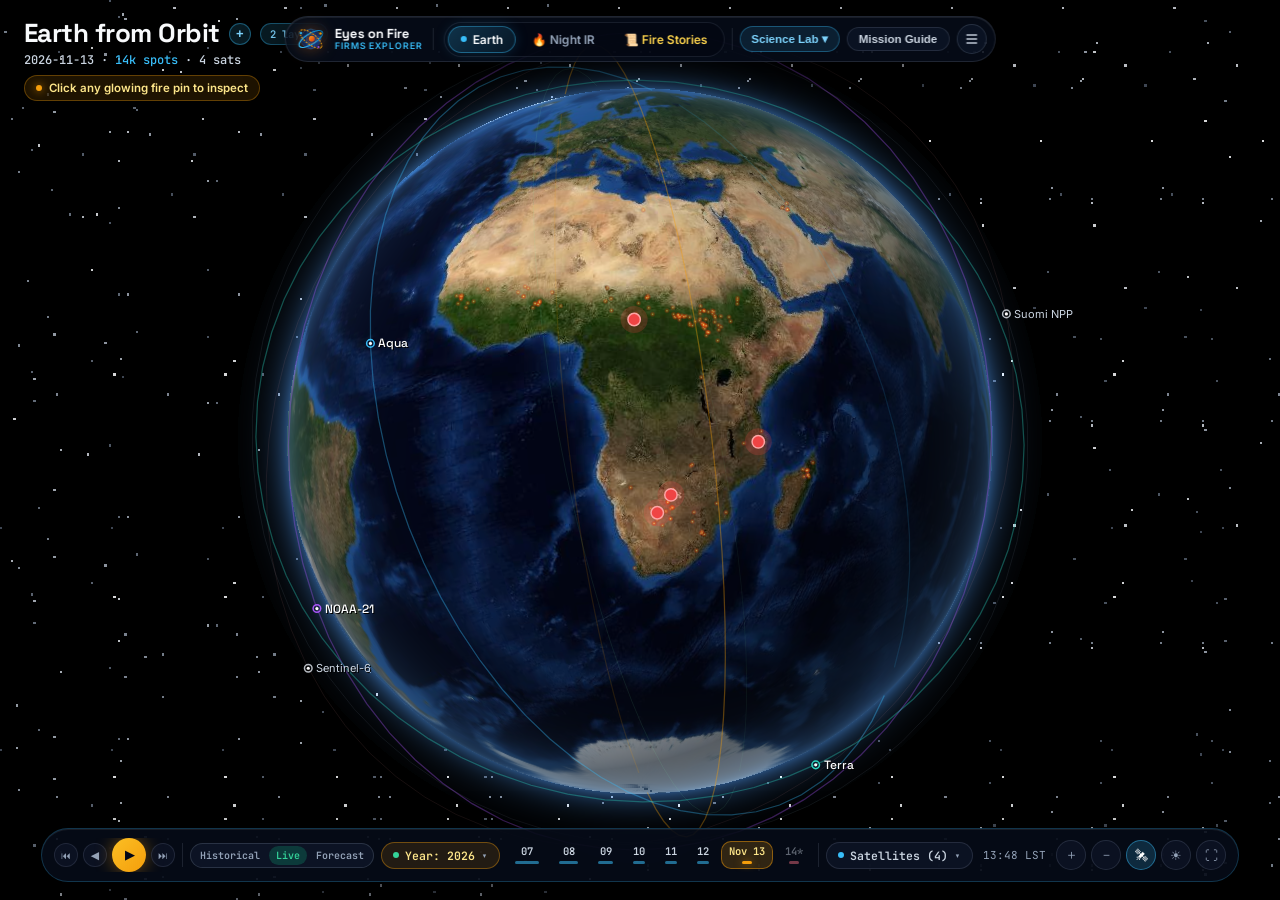
==== commit 2e8661be: "Rename to Eyes on Fire, replace agency logo badge, add SI disclosure" ====
--- a/public/index.html
+++ b/public/index.html
@@ -3,7 +3,7 @@
 <head>
   <meta charset="UTF-8" />
   <meta name="viewport" content="width=device-width, initial-scale=1.0" />
-  <title>Eyes on the Earth — FIRMS Constellation Intelligence</title>
+  <title>Eyes on Fire - FIRMS Constellation Intelligence</title>
   <link rel="icon" type="image/svg+xml" href="assets/branding/favicon.svg" />
   <link rel="preconnect" href="https://fonts.googleapis.com" />
   <link rel="preconnect" href="https://fonts.gstatic.com" crossorigin />
@@ -26,9 +26,9 @@
        ======================================================================== -->
   <header class="nasa-top-header">
     <div class="nasa-brand-cluster" id="brandResetGlobeBtn" title="Return to Full 3D Earth View">
-      <div class="nasa-meatball-badge">NASA<br><span style="font-size:6px;font-weight:700;color:#7DD3FC">FIRMS</span></div>
+      <img class="brand-orbit-badge" src="assets/branding/favicon.svg" alt="Eyes on Fire orbital mark" width="30" height="30" />
       <div class="nasa-brand-sub">
-        <span class="line-2" style="font-size:13px;font-weight:700;color:#F8FAFC;font-family:var(--font-display)">Eyes on Fires</span>
+        <span class="line-2" style="font-size:13px;font-weight:700;color:#F8FAFC;font-family:var(--font-display)">Eyes on Fire</span>
         <span class="line-1">FIRMS EXPLORER</span>
       </div>
     </div>
--- a/public/css/design-system.css
+++ b/public/css/design-system.css
@@ -136,6 +136,15 @@
   gap: 9px;
   cursor: pointer;
   white-space: nowrap;
+}
+
+.brand-orbit-badge {
+  width: 30px;
+  height: 30px;
+  border-radius: 999px;
+  display: block;
+  flex-shrink: 0;
+  filter: drop-shadow(0 0 8px rgba(249, 115, 22, 0.35));
 }
 
 .nasa-meatball-badge {
